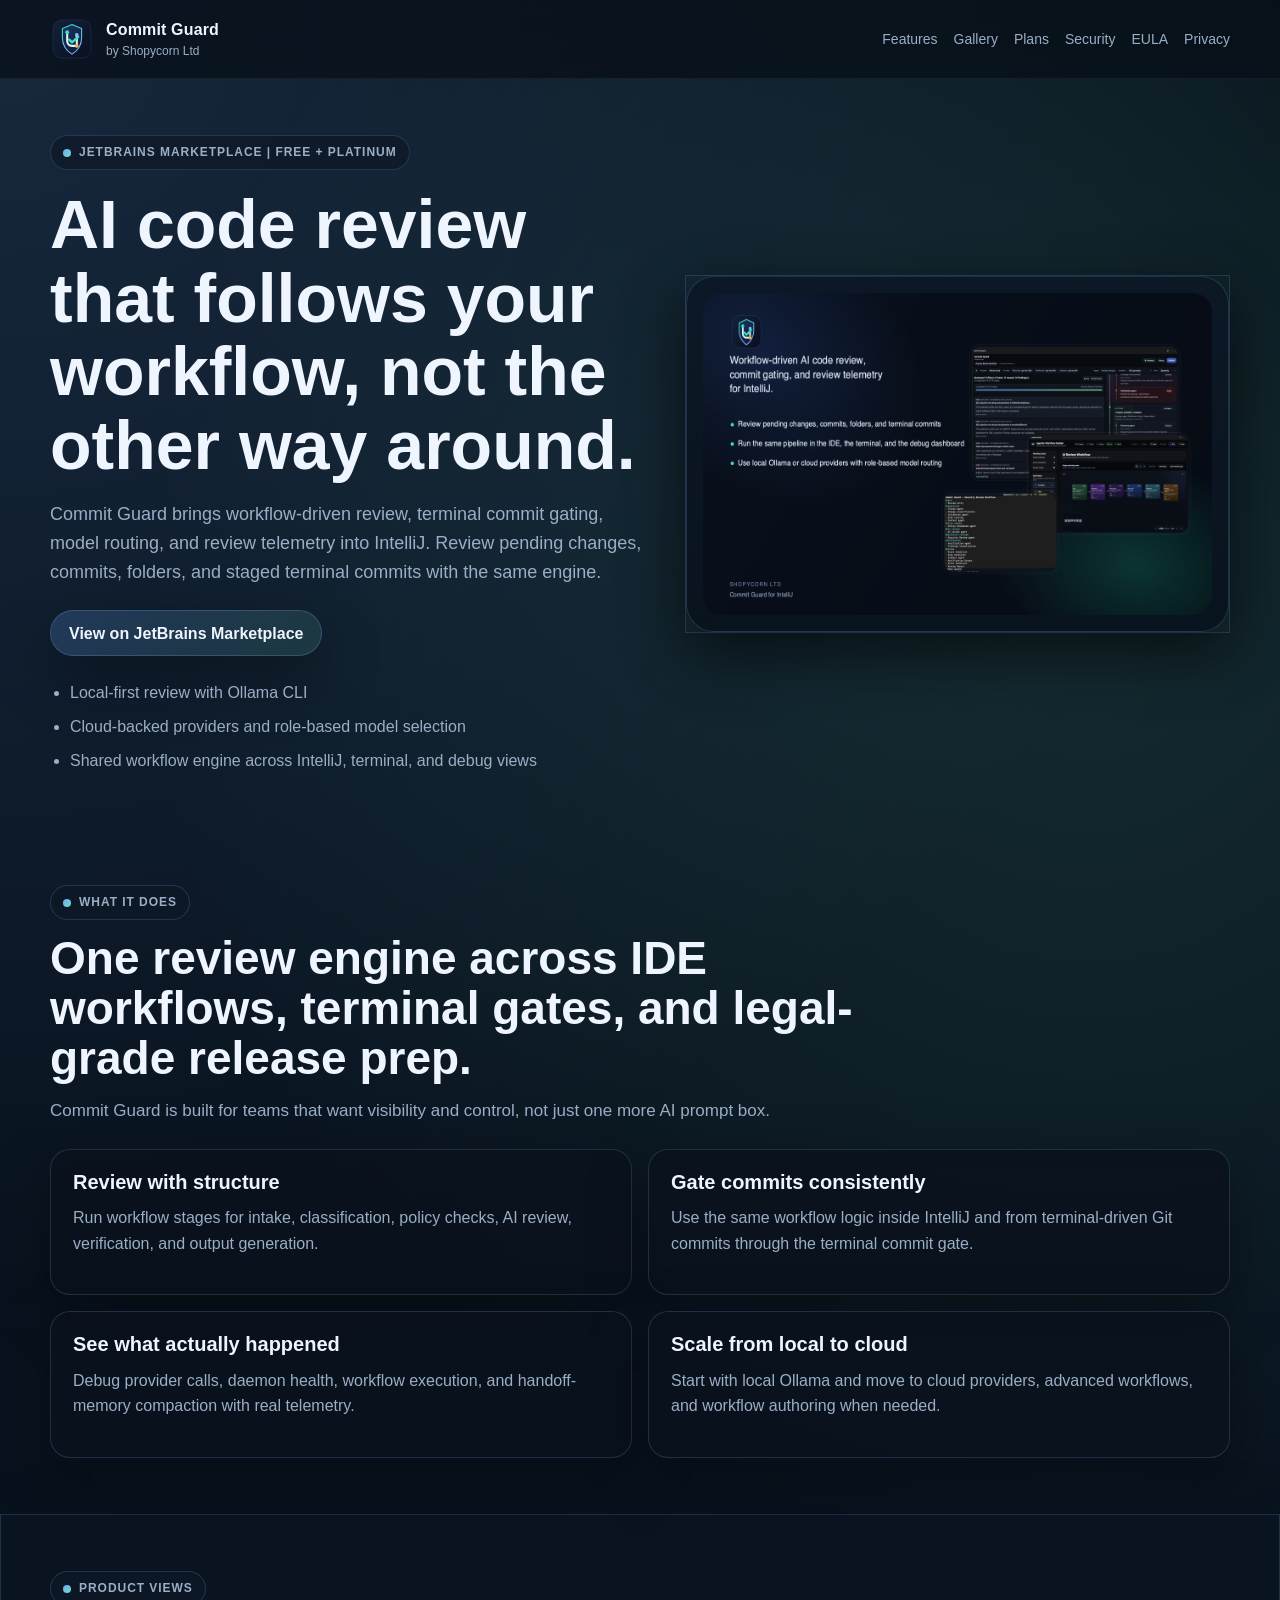
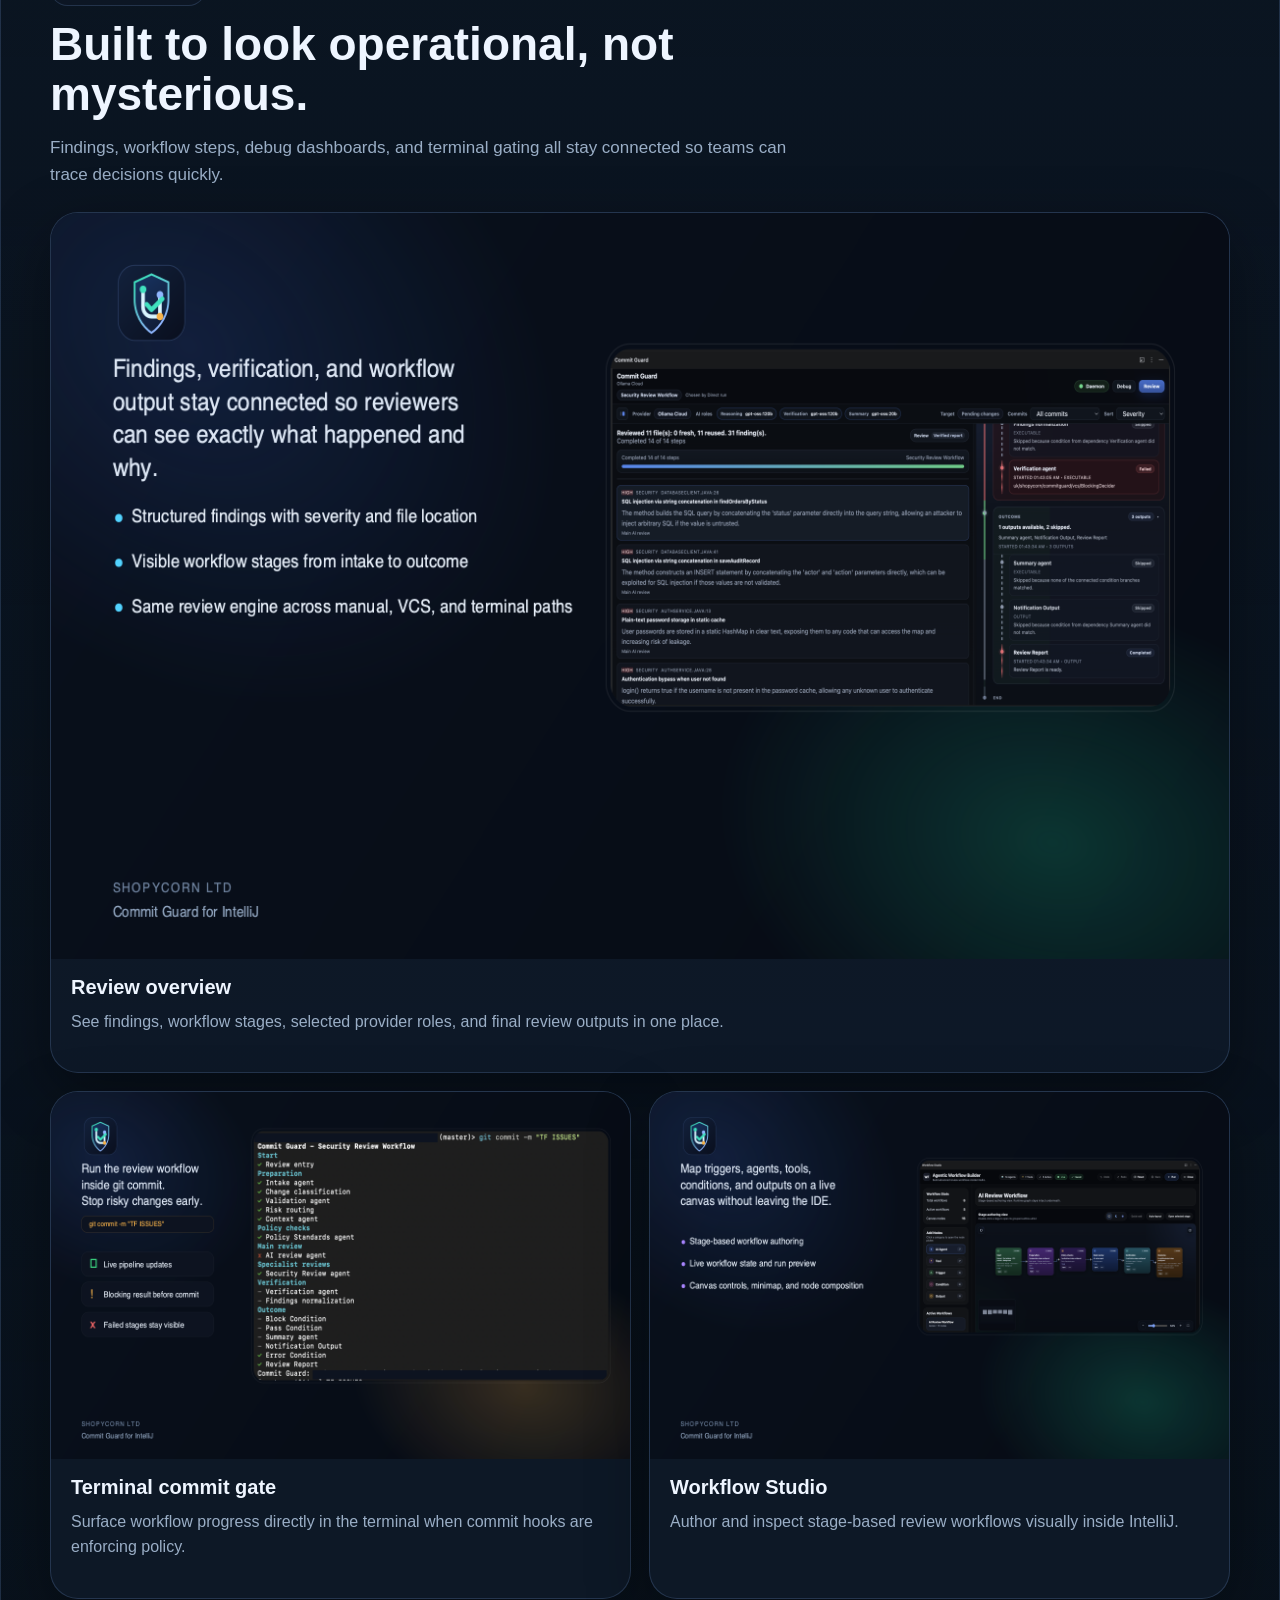
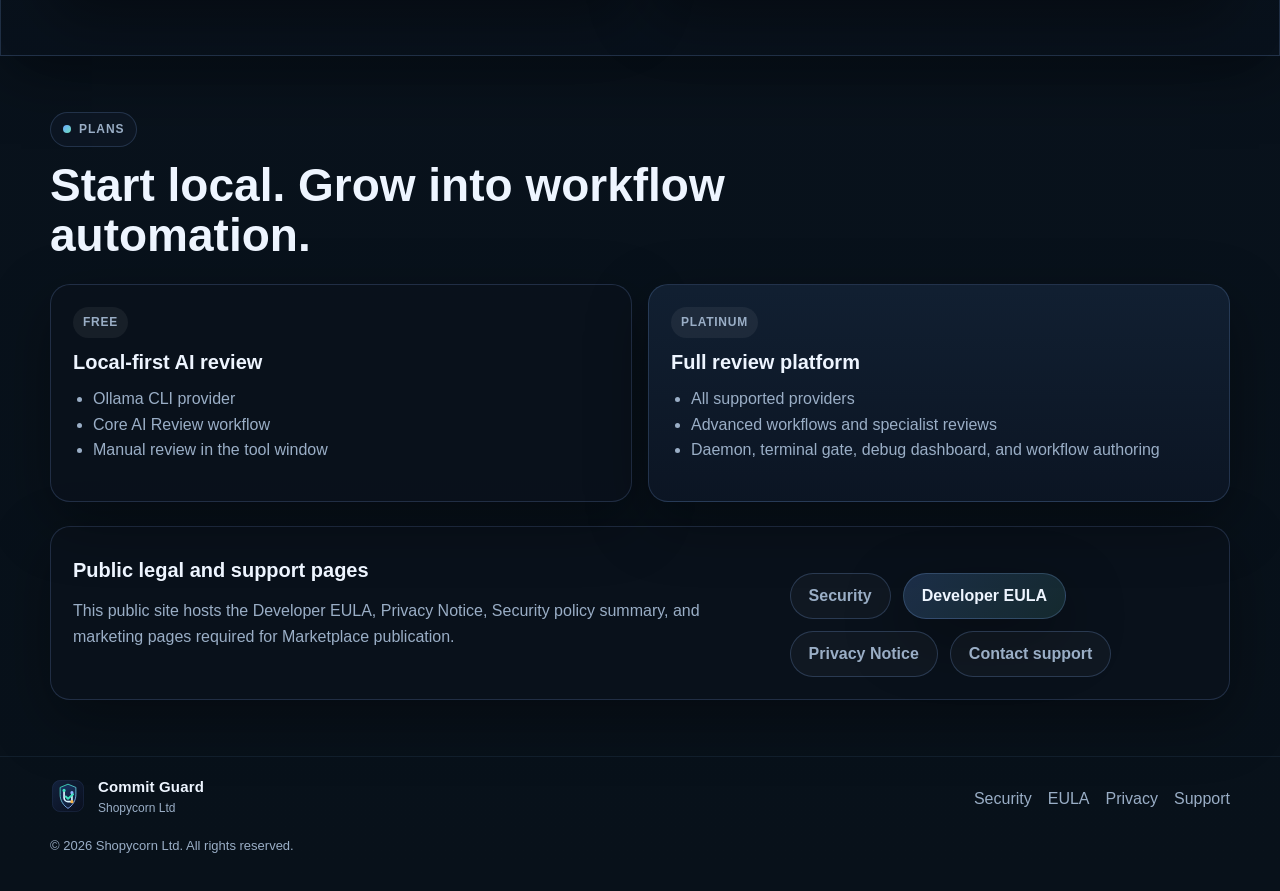
==== index.html @ 81a376b0 "Improving the website" ====
<!doctype html>
<html lang="en">
  <head>
    <meta charset="utf-8" />
    <meta name="viewport" content="width=device-width, initial-scale=1" />
    <title>Commit Guard | Workflow-Driven AI Code Review for IntelliJ</title>
    <meta
      name="description"
      content="Commit Guard is a workflow-driven AI code review plugin for IntelliJ with local Ollama support, cloud providers, terminal commit gating, workflow authoring, and review telemetry."
    />
    <link rel="stylesheet" href="./assets/site.css" />
  </head>
  <body>
    <header class="site-header">
      <div class="container nav-shell">
        <a class="brand" href="./">
          <img src="./assets/commit-guard-logo.svg" alt="Commit Guard logo" width="44" height="44" />
          <span>
            <strong>Commit Guard</strong>
            <em>by Shopycorn Ltd</em>
          </span>
        </a>

        <nav class="site-nav" aria-label="Primary">
          <a href="#features">Features</a>
          <a href="#gallery">Gallery</a>
          <a href="#plans">Plans</a>
          <a href="./security/">Security</a>
          <a href="./eula/">EULA</a>
          <a href="./privacy/">Privacy</a>
        </nav>
      </div>
    </header>

    <main>
      <section class="hero-band">
        <div class="container hero-grid">
          <div class="hero-copy">
            <div class="eyebrow">JetBrains Marketplace | Free + Platinum</div>
            <h1>AI code review that follows your workflow, not the other way around.</h1>
            <p class="lede">
              Commit Guard brings workflow-driven review, terminal commit gating, model routing, and review telemetry
              into IntelliJ. Review pending changes, commits, folders, and staged terminal commits with the same engine.
            </p>

            <div class="hero-actions">
              <a class="button" href="https://plugins.jetbrains.com/">View on JetBrains Marketplace</a>
            </div>

            <ul class="hero-points">
              <li>Local-first review with Ollama CLI</li>
              <li>Cloud-backed providers and role-based model selection</li>
              <li>Shared workflow engine across IntelliJ, terminal, and debug views</li>
            </ul>
          </div>

          <div class="hero-media">
            <div class="promo-frame">
              <img src="./assets/hero.png" alt="Commit Guard promo collage showing review, workflow, and terminal gating" />
            </div>
          </div>
        </div>
      </section>

      <section id="features" class="section">
        <div class="container">
          <div class="section-heading">
            <div class="eyebrow">What It Does</div>
            <h2>One review engine across IDE workflows, terminal gates, and legal-grade release prep.</h2>
            <p>
              Commit Guard is built for teams that want visibility and control, not just one more AI prompt box.
            </p>
          </div>

          <div class="card-grid feature-grid">
            <article class="info-card">
              <h3>Review with structure</h3>
              <p>
                Run workflow stages for intake, classification, policy checks, AI review, verification, and output generation.
              </p>
            </article>
            <article class="info-card">
              <h3>Gate commits consistently</h3>
              <p>
                Use the same workflow logic inside IntelliJ and from terminal-driven Git commits through the terminal commit gate.
              </p>
            </article>
            <article class="info-card">
              <h3>See what actually happened</h3>
              <p>
                Debug provider calls, daemon health, workflow execution, and handoff-memory compaction with real telemetry.
              </p>
            </article>
            <article class="info-card">
              <h3>Scale from local to cloud</h3>
              <p>
                Start with local Ollama and move to cloud providers, advanced workflows, and workflow authoring when needed.
              </p>
            </article>
          </div>
        </div>
      </section>

      <section id="gallery" class="section section-contrast">
        <div class="container">
          <div class="section-heading">
            <div class="eyebrow">Product Views</div>
            <h2>Built to look operational, not mysterious.</h2>
            <p>
              Findings, workflow steps, debug dashboards, and terminal gating all stay connected so teams can trace decisions quickly.
            </p>
          </div>

          <div class="gallery-grid">
            <article class="gallery-card gallery-card-wide">
              <img src="./assets/review-overview.png" alt="Commit Guard review overview inside IntelliJ" />
              <div class="gallery-copy">
                <h3>Review overview</h3>
                <p>See findings, workflow stages, selected provider roles, and final review outputs in one place.</p>
              </div>
            </article>

            <article class="gallery-card">
              <img src="./assets/terminal-commit-gate.png" alt="Commit Guard terminal commit gate output" />
              <div class="gallery-copy">
                <h3>Terminal commit gate</h3>
                <p>Surface workflow progress directly in the terminal when commit hooks are enforcing policy.</p>
              </div>
            </article>

            <article class="gallery-card">
              <img src="./assets/workflow-studio.png" alt="Commit Guard workflow studio" />
              <div class="gallery-copy">
                <h3>Workflow Studio</h3>
                <p>Author and inspect stage-based review workflows visually inside IntelliJ.</p>
              </div>
            </article>
          </div>
        </div>
      </section>

      <section id="plans" class="section">
        <div class="container">
          <div class="section-heading">
            <div class="eyebrow">Plans</div>
            <h2>Start local. Grow into workflow automation.</h2>
          </div>

          <div class="card-grid plan-grid">
            <article class="plan-card">
              <div class="plan-tier">Free</div>
              <h3>Local-first AI review</h3>
              <ul>
                <li>Ollama CLI provider</li>
                <li>Core AI Review workflow</li>
                <li>Manual review in the tool window</li>
              </ul>
            </article>

            <article class="plan-card featured-plan">
              <div class="plan-tier">Platinum</div>
              <h3>Full review platform</h3>
              <ul>
                <li>All supported providers</li>
                <li>Advanced workflows and specialist reviews</li>
                <li>Daemon, terminal gate, debug dashboard, and workflow authoring</li>
              </ul>
            </article>
          </div>

          <div class="cta-panel">
            <div>
              <h3>Public legal and support pages</h3>
              <p>This public site hosts the Developer EULA, Privacy Notice, Security policy summary, and marketing pages required for Marketplace publication.</p>
            </div>
            <div class="hero-actions">
              <a class="button secondary" href="./security/">Security</a>
              <a class="button" href="./eula/">Developer EULA</a>
              <a class="button secondary" href="./privacy/">Privacy Notice</a>
              <a class="button secondary" href="mailto:shopycornltd@gmail.com">Contact support</a>
            </div>
          </div>
        </div>
      </section>
    </main>

    <footer class="site-footer">
      <div class="container footer-grid">
        <div>
          <a class="brand brand-footer" href="./">
            <img src="./assets/commit-guard-logo.svg" alt="" width="36" height="36" />
            <span>
              <strong>Commit Guard</strong>
              <em>Shopycorn Ltd</em>
            </span>
          </a>
        </div>
        <div class="footer-links">
          <a href="./security/">Security</a>
          <a href="./eula/">EULA</a>
          <a href="./privacy/">Privacy</a>
          <a href="mailto:shopycornltd@gmail.com">Support</a>
        </div>
      </div>
      <div class="container footer-copy">
        <span>&copy; 2026 Shopycorn Ltd. All rights reserved.</span>
      </div>
    </footer>
  </body>
</html>
---- assets/site.css ----
:root {
  --bg: #081019;
  --bg-soft: #0d1826;
  --panel: rgba(10, 18, 29, 0.82);
  --panel-2: rgba(15, 26, 40, 0.9);
  --border: rgba(139, 184, 255, 0.18);
  --text: #eef5ff;
  --muted: #9aaec6;
  --accent: #6ca7ff;
  --accent-2: #6de0be;
  --accent-3: #13273e;
  --shadow: 0 20px 60px rgba(0, 0, 0, 0.35);
  --radius-xl: 28px;
  --radius-lg: 20px;
  --radius-md: 16px;
  --max: 1180px;
}

* {
  box-sizing: border-box;
}

html {
  scroll-behavior: smooth;
}

body {
  margin: 0;
  background:
    radial-gradient(circle at top left, rgba(108, 167, 255, 0.16), transparent 30%),
    radial-gradient(circle at 85% 15%, rgba(109, 224, 190, 0.12), transparent 26%),
    linear-gradient(180deg, #07111a 0%, #09131f 32%, #08111a 100%);
  color: var(--text);
  font-family: "Inter", "Segoe UI", Roboto, Helvetica, Arial, sans-serif;
  line-height: 1.6;
}

img {
  max-width: 100%;
  display: block;
}

a {
  color: inherit;
  text-decoration: none;
}

.container {
  width: min(calc(100% - 32px), var(--max));
  margin: 0 auto;
}

.site-header {
  position: sticky;
  top: 0;
  z-index: 20;
  backdrop-filter: blur(18px);
  background: rgba(7, 14, 23, 0.72);
  border-bottom: 1px solid rgba(139, 184, 255, 0.08);
}

.nav-shell {
  display: flex;
  align-items: center;
  justify-content: space-between;
  gap: 20px;
  min-height: 78px;
}

.brand {
  display: inline-flex;
  align-items: center;
  gap: 12px;
}

.brand span {
  display: grid;
}

.brand strong {
  font-size: 16px;
  letter-spacing: 0.01em;
}

.brand em {
  color: var(--muted);
  font-style: normal;
  font-size: 12px;
}

.site-nav {
  display: flex;
  flex-wrap: wrap;
  gap: 16px;
  color: var(--muted);
  font-size: 14px;
}

.site-nav a:hover,
.footer-links a:hover,
.nav a:hover {
  color: var(--text);
}

.hero-band,
.section {
  padding: 56px 0;
}

.hero-grid {
  display: grid;
  grid-template-columns: 1.05fr 0.95fr;
  gap: 32px;
  align-items: center;
}

.eyebrow {
  display: inline-flex;
  align-items: center;
  gap: 8px;
  padding: 7px 12px;
  border-radius: 999px;
  border: 1px solid var(--border);
  background: rgba(14, 24, 38, 0.72);
  color: var(--muted);
  font-size: 12px;
  font-weight: 700;
  letter-spacing: 0.08em;
  text-transform: uppercase;
}

.eyebrow::before {
  content: "";
  width: 8px;
  height: 8px;
  border-radius: 999px;
  background: linear-gradient(135deg, var(--accent), var(--accent-2));
}

h1,
h2,
h3 {
  margin: 0;
  line-height: 1.08;
}

h1 {
  margin-top: 18px;
  font-size: clamp(40px, 7vw, 68px);
  max-width: 760px;
}

h2 {
  font-size: clamp(30px, 4vw, 46px);
  max-width: 820px;
}

h3 {
  font-size: 20px;
}

.lede,
.section-heading p,
.info-card p,
.gallery-copy p,
.plan-card li,
.cta-panel p,
.legal p,
.legal li,
.footer {
  color: var(--muted);
}

.lede {
  max-width: 720px;
  margin: 18px 0 0;
  font-size: 18px;
}

.hero-actions,
.actions {
  display: flex;
  flex-wrap: wrap;
  gap: 12px;
  margin-top: 24px;
}

.button {
  display: inline-flex;
  align-items: center;
  justify-content: center;
  min-height: 46px;
  padding: 0 18px;
  border-radius: 999px;
  border: 1px solid rgba(139, 184, 255, 0.22);
  background: linear-gradient(135deg, rgba(108, 167, 255, 0.2), rgba(109, 224, 190, 0.12));
  color: var(--text);
  font-weight: 700;
  box-shadow: var(--shadow);
}

.button.secondary {
  background: rgba(255, 255, 255, 0.03);
  color: var(--muted);
  box-shadow: none;
}

.hero-points {
  margin: 24px 0 0;
  padding-left: 20px;
  color: var(--muted);
}

.hero-points li + li {
  margin-top: 8px;
}

.hero-media,
.promo-frame,
.gallery-card,
.section-contrast,
.site-panel,
.legal-panel,
.cta-panel,
.info-card,
.plan-card {
  border: 1px solid var(--border);
  box-shadow: var(--shadow);
}

.promo-frame {
  padding: 16px;
  border-radius: var(--radius-xl);
  background: linear-gradient(180deg, rgba(13, 24, 38, 0.96), rgba(8, 18, 29, 0.9));
}

.promo-frame img {
  border-radius: 20px;
}

.section-heading {
  margin-bottom: 24px;
}

.section-heading .eyebrow {
  margin-bottom: 14px;
}

.section-heading p {
  margin: 14px 0 0;
  max-width: 760px;
  font-size: 17px;
}

.card-grid {
  display: grid;
  gap: 16px;
}

.feature-grid,
.plan-grid {
  grid-template-columns: repeat(2, minmax(0, 1fr));
}

.info-card,
.plan-card,
.cta-panel,
.legal-panel {
  padding: 22px;
  border-radius: var(--radius-lg);
  background: var(--panel);
}

.info-card p,
.plan-card ul {
  margin-top: 12px;
}

.plan-card ul {
  padding-left: 20px;
}

.plan-tier {
  display: inline-flex;
  margin-bottom: 14px;
  padding: 6px 10px;
  border-radius: 999px;
  background: rgba(255, 255, 255, 0.06);
  color: var(--muted);
  font-size: 12px;
  font-weight: 700;
  letter-spacing: 0.06em;
  text-transform: uppercase;
}

.featured-plan {
  background: linear-gradient(180deg, rgba(18, 33, 51, 0.95), rgba(12, 22, 36, 0.95));
}

.section-contrast {
  background: linear-gradient(180deg, rgba(11, 21, 34, 0.78), rgba(8, 17, 28, 0.42));
}

.gallery-grid {
  display: grid;
  grid-template-columns: repeat(2, minmax(0, 1fr));
  gap: 18px;
}

.gallery-card {
  overflow: hidden;
  border-radius: var(--radius-xl);
  background: var(--panel-2);
}

.gallery-card img {
  width: 100%;
  height: auto;
}

.gallery-card-wide {
  grid-column: 1 / -1;
}

.gallery-copy {
  padding: 18px 20px 22px;
}

.gallery-copy p {
  margin-top: 10px;
}

.cta-panel {
  display: flex;
  align-items: center;
  justify-content: space-between;
  gap: 24px;
  margin-top: 24px;
}

.site-footer {
  padding: 18px 0 34px;
  border-top: 1px solid rgba(139, 184, 255, 0.08);
}

.footer-grid {
  display: flex;
  align-items: center;
  justify-content: space-between;
  gap: 18px;
}

.footer-links {
  display: flex;
  flex-wrap: wrap;
  gap: 16px;
  color: var(--muted);
}

.footer-copy {
  margin-top: 14px;
  color: var(--muted);
  font-size: 13px;
}

.brand-footer strong {
  font-size: 15px;
}

.legal-shell {
  padding: 36px 0 56px;
}

.legal-hero {
  margin-bottom: 24px;
}

.legal-hero .eyebrow {
  margin-bottom: 14px;
}

.legal-hero h1 {
  font-size: clamp(34px, 5vw, 56px);
}

.meta {
  display: flex;
  flex-wrap: wrap;
  gap: 12px;
  margin-top: 18px;
  color: var(--muted);
  font-size: 14px;
}

.legal-panel {
  background: rgba(12, 21, 33, 0.86);
}

.nav {
  display: flex;
  flex-wrap: wrap;
  gap: 14px;
  margin-bottom: 24px;
  color: var(--muted);
  font-size: 14px;
}

.legal h2,
.legal h3 {
  margin-top: 28px;
  scroll-margin-top: 92px;
}

.legal ul {
  padding-left: 22px;
}

code {
  padding: 2px 6px;
  border-radius: 8px;
  background: rgba(255, 255, 255, 0.08);
  font-family: "SFMono-Regular", Consolas, "Liberation Mono", Menlo, monospace;
  font-size: 0.92em;
}

@media (max-width: 960px) {
  .hero-grid,
  .feature-grid,
  .plan-grid,
  .gallery-grid,
  .cta-panel,
  .footer-grid {
    grid-template-columns: 1fr;
    display: grid;
  }

  .nav-shell,
  .site-nav {
    align-items: flex-start;
  }

  .nav-shell {
    flex-direction: column;
    padding: 14px 0;
  }

  .cta-panel {
    justify-content: flex-start;
  }

  .footer-grid {
    gap: 14px;
  }
}

@media (max-width: 640px) {
  .hero-band,
  .section,
  .legal-shell {
    padding: 34px 0;
  }

  .container {
    width: min(calc(100% - 24px), var(--max));
  }

  .promo-frame,
  .gallery-card,
  .info-card,
  .plan-card,
  .cta-panel,
  .legal-panel {
    border-radius: 18px;
  }

  .site-nav,
  .footer-links,
  .nav {
    gap: 12px;
  }

  .meta {
    flex-direction: column;
    gap: 8px;
  }
}
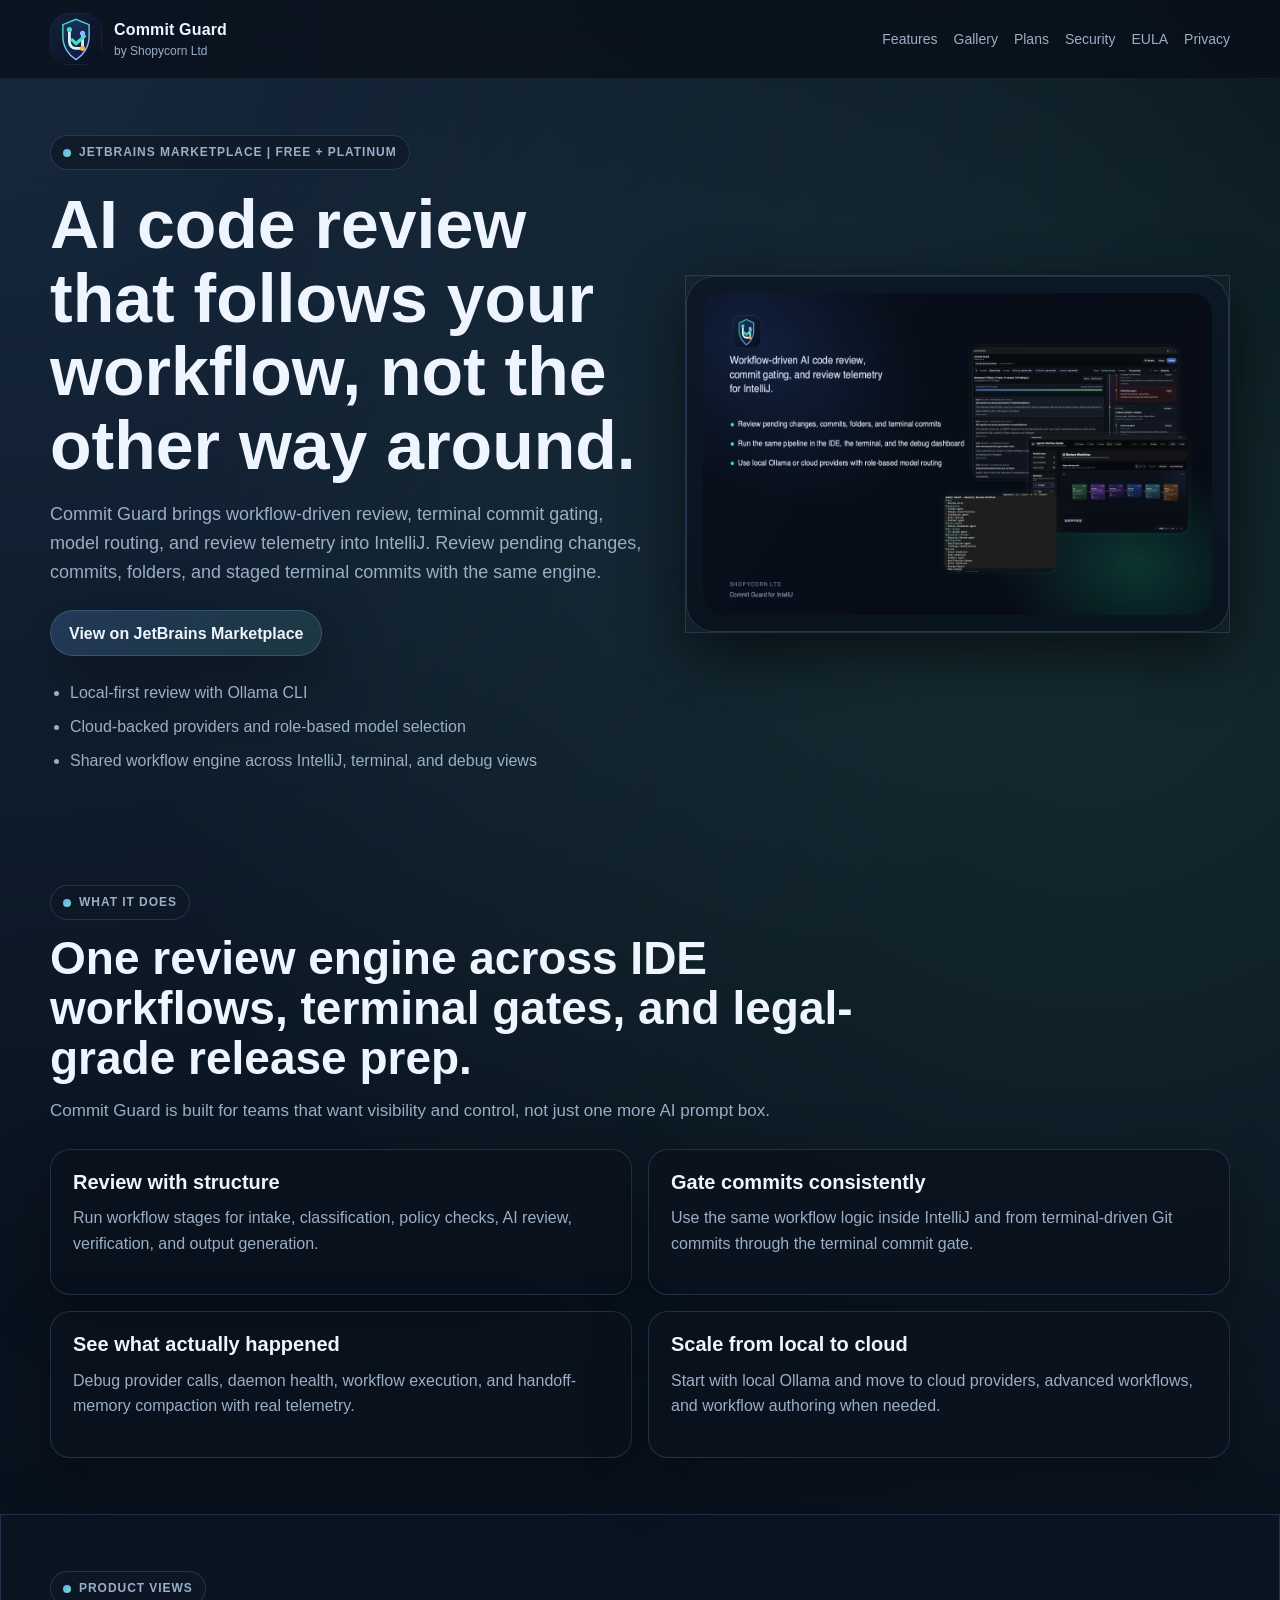
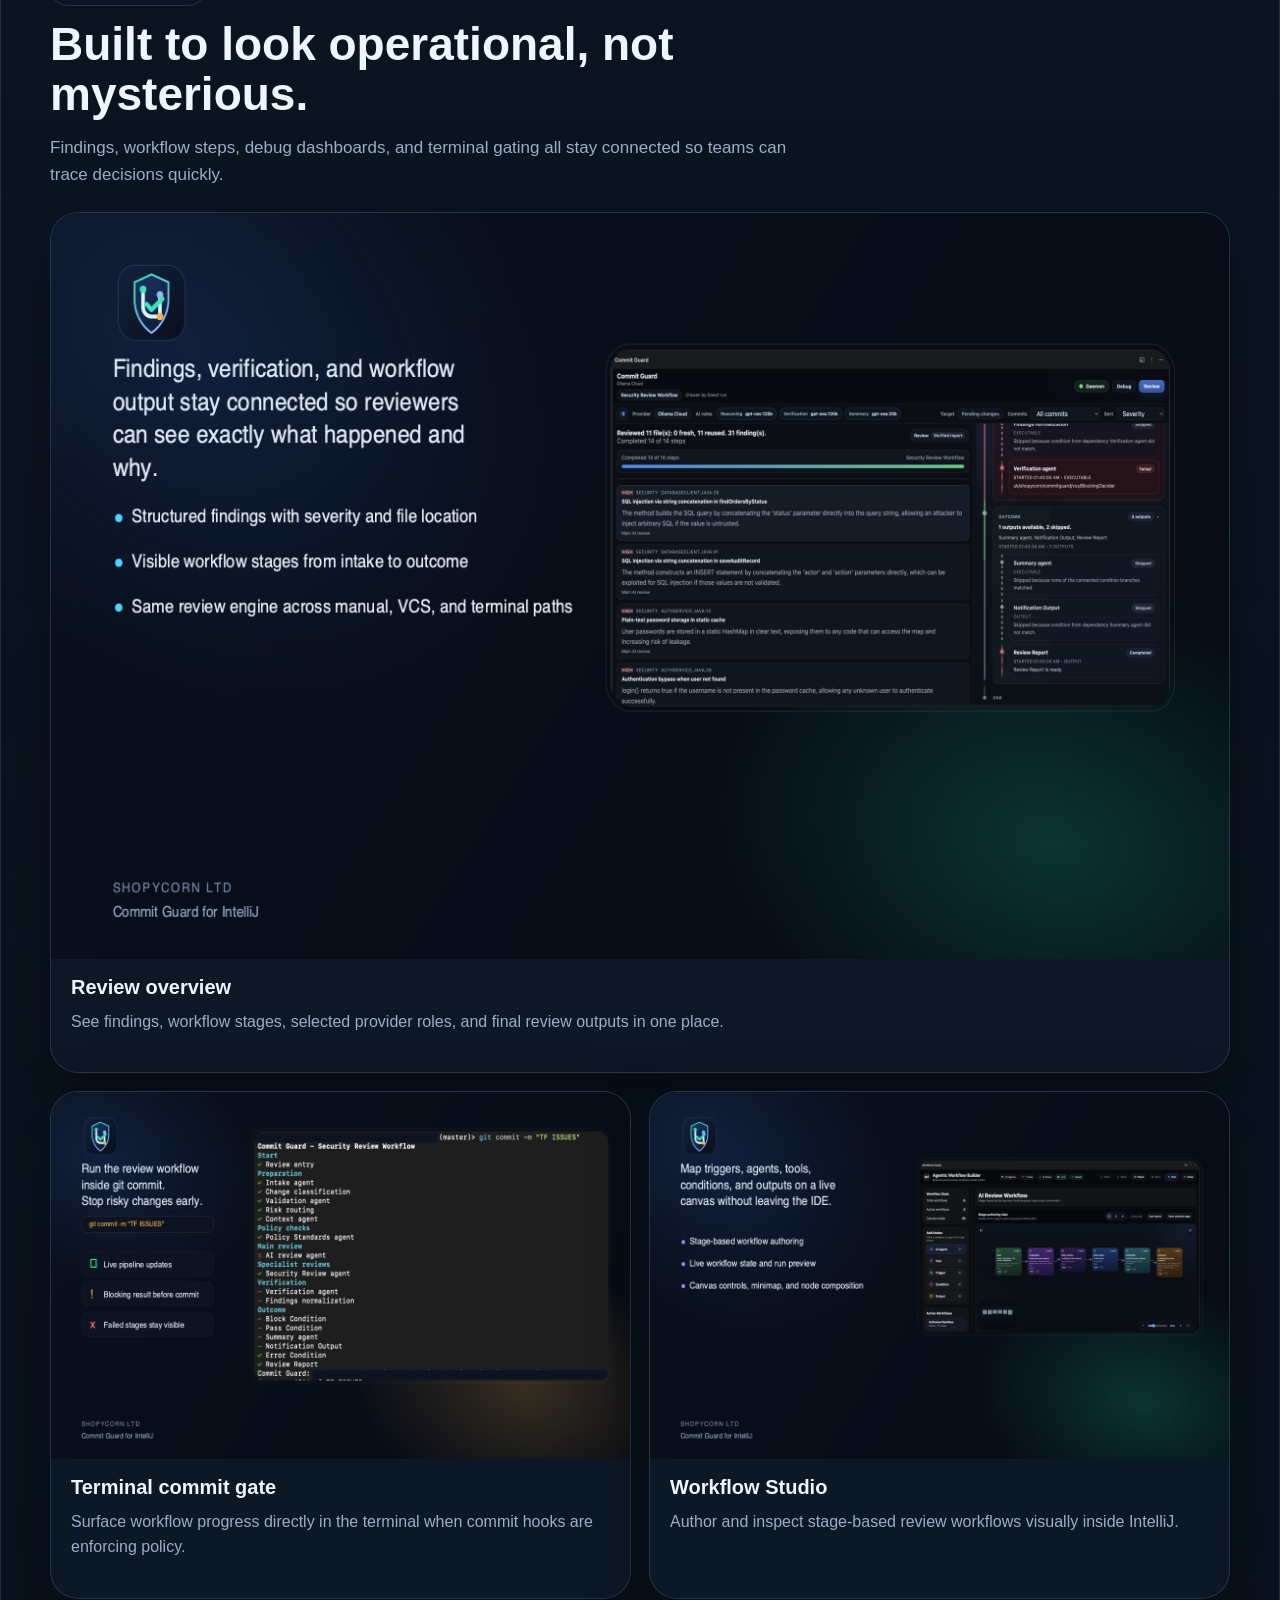
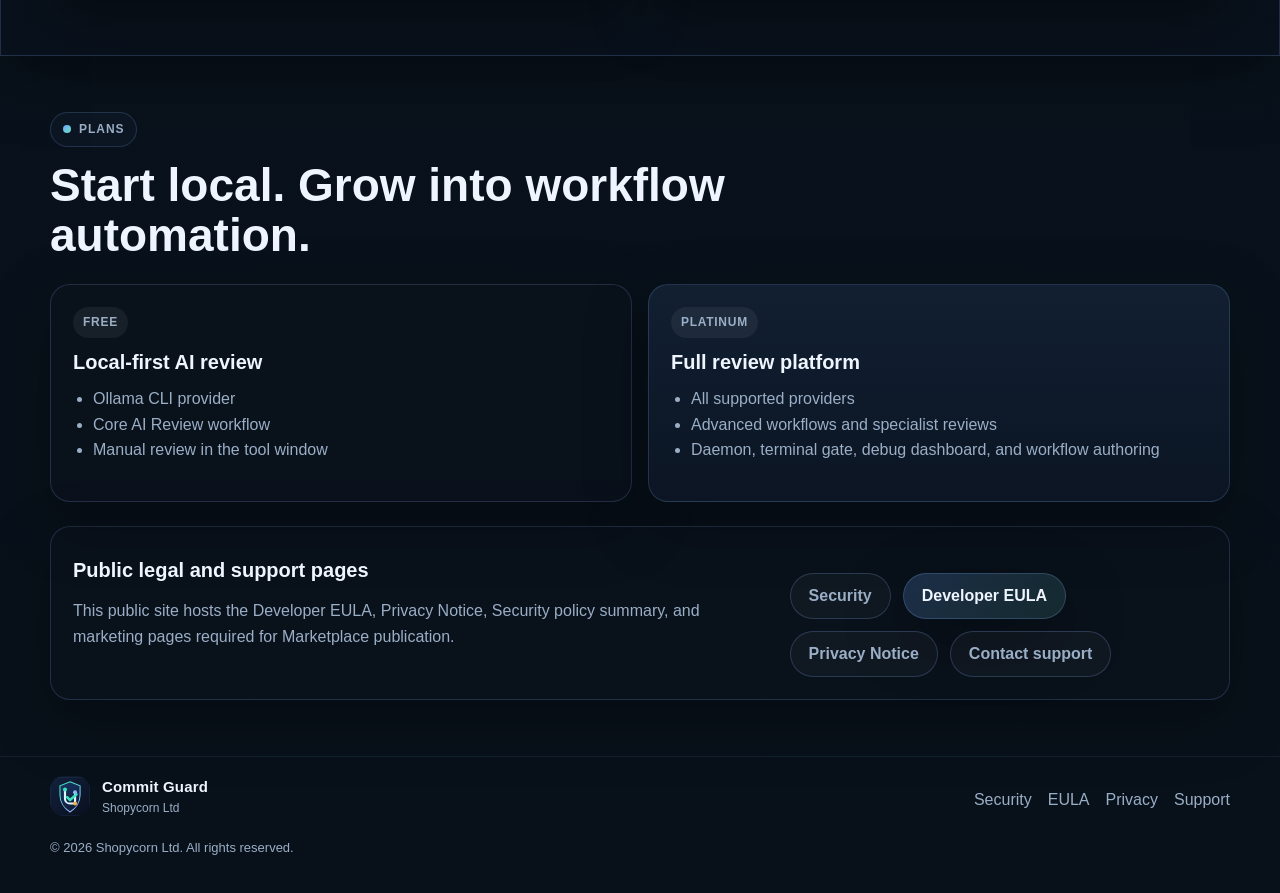
==== commit ffb4bde2: "Improving the website" ====
--- a/index.html
+++ b/index.html
@@ -14,7 +14,9 @@
     <header class="site-header">
       <div class="container nav-shell">
         <a class="brand" href="./">
-          <img src="./assets/commit-guard-logo.svg" alt="Commit Guard logo" width="44" height="44" />
+          <span class="brand-logo" aria-hidden="true">
+            <img src="./assets/commit-guard-logo.svg" alt="Commit Guard logo" width="52" height="52" />
+          </span>
           <span>
             <strong>Commit Guard</strong>
             <em>by Shopycorn Ltd</em>
@@ -188,7 +190,9 @@
       <div class="container footer-grid">
         <div>
           <a class="brand brand-footer" href="./">
-            <img src="./assets/commit-guard-logo.svg" alt="" width="36" height="36" />
+            <span class="brand-logo" aria-hidden="true">
+              <img src="./assets/commit-guard-logo.svg" alt="" width="40" height="40" />
+            </span>
             <span>
               <strong>Commit Guard</strong>
               <em>Shopycorn Ltd</em>
--- a/assets/site.css
+++ b/assets/site.css
@@ -73,6 +73,21 @@
   gap: 12px;
 }
 
+.brand-logo {
+  width: 52px;
+  height: 52px;
+  flex: 0 0 52px;
+  border-radius: 18px;
+  overflow: hidden;
+}
+
+.brand-logo img {
+  width: 114%;
+  height: 114%;
+  max-width: none;
+  margin: -7%;
+}
+
 .brand span {
   display: grid;
 }
@@ -94,6 +109,10 @@
   gap: 16px;
   color: var(--muted);
   font-size: 14px;
+}
+
+.site-nav a[aria-current="page"] {
+  color: var(--text);
 }
 
 .site-nav a:hover,
@@ -367,6 +386,13 @@
   font-size: 15px;
 }
 
+.brand-footer .brand-logo {
+  width: 40px;
+  height: 40px;
+  flex-basis: 40px;
+  border-radius: 14px;
+}
+
 .legal-shell {
   padding: 36px 0 56px;
 }
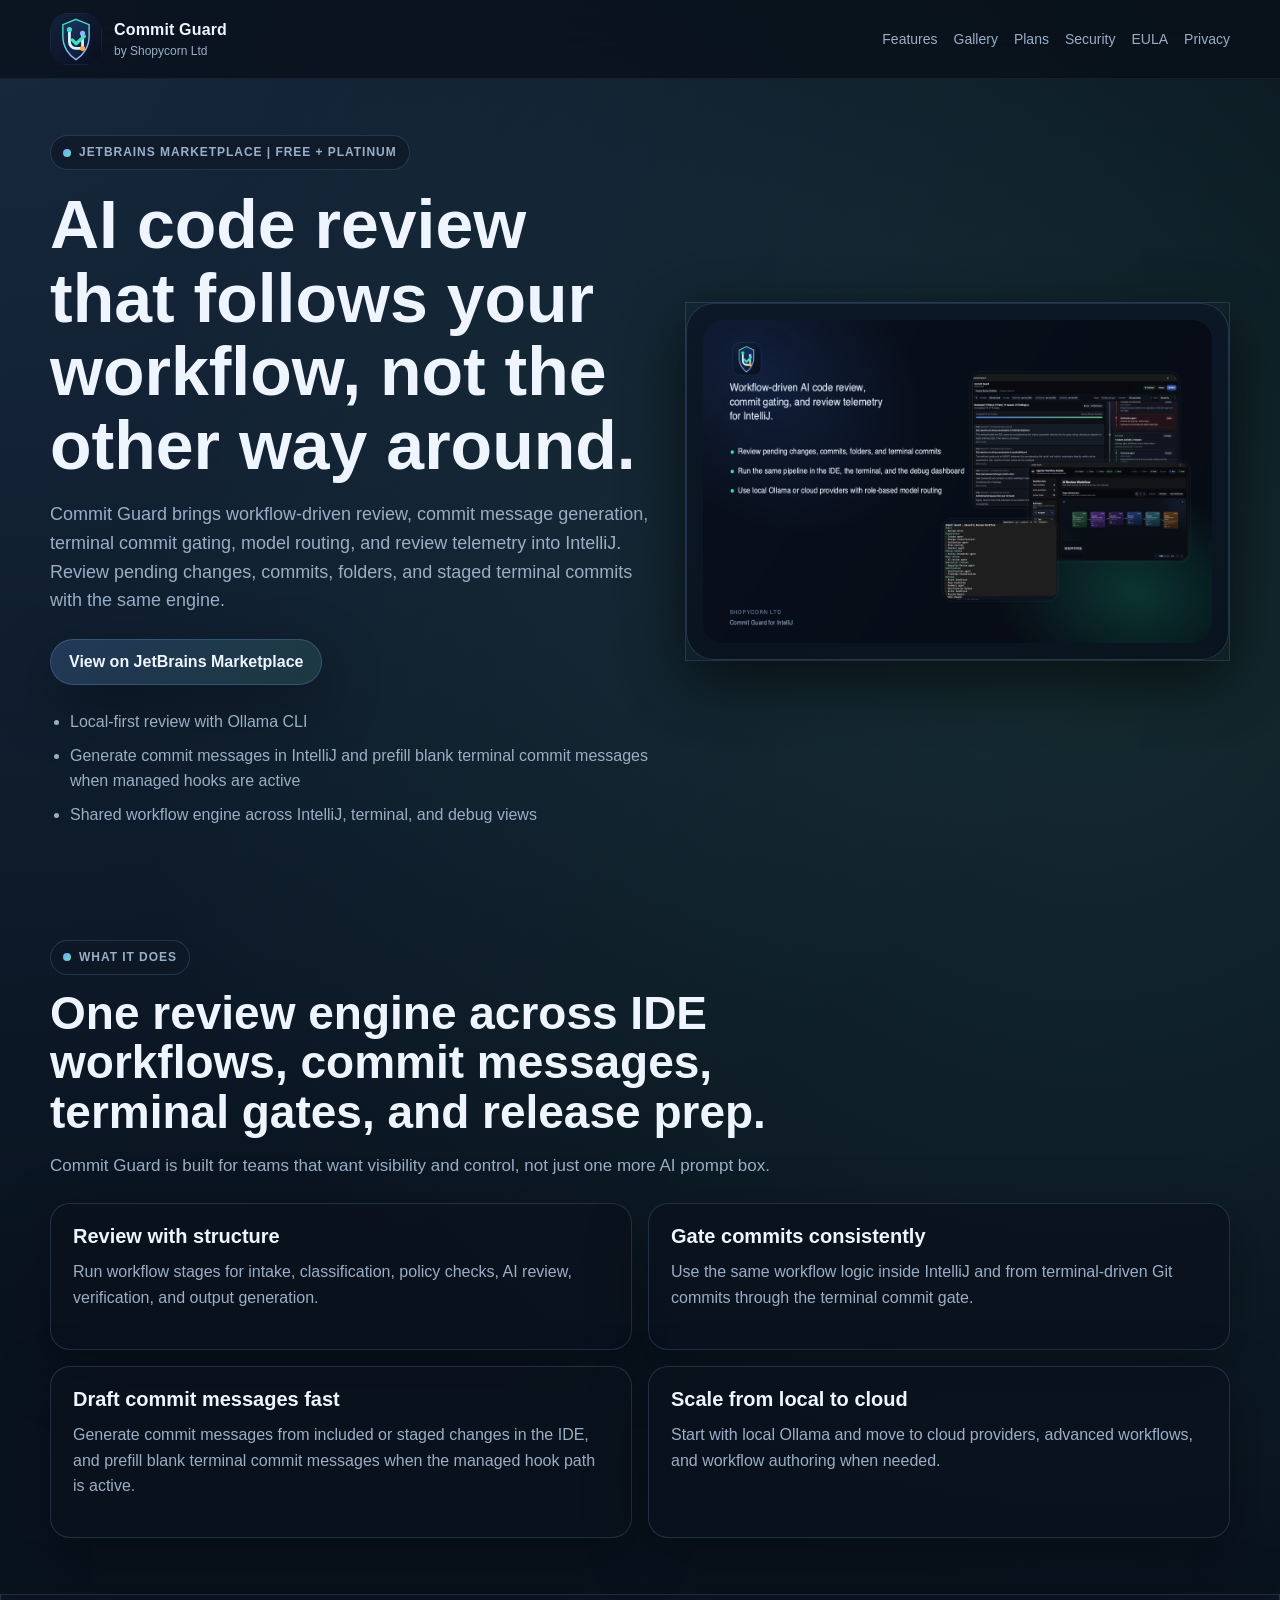
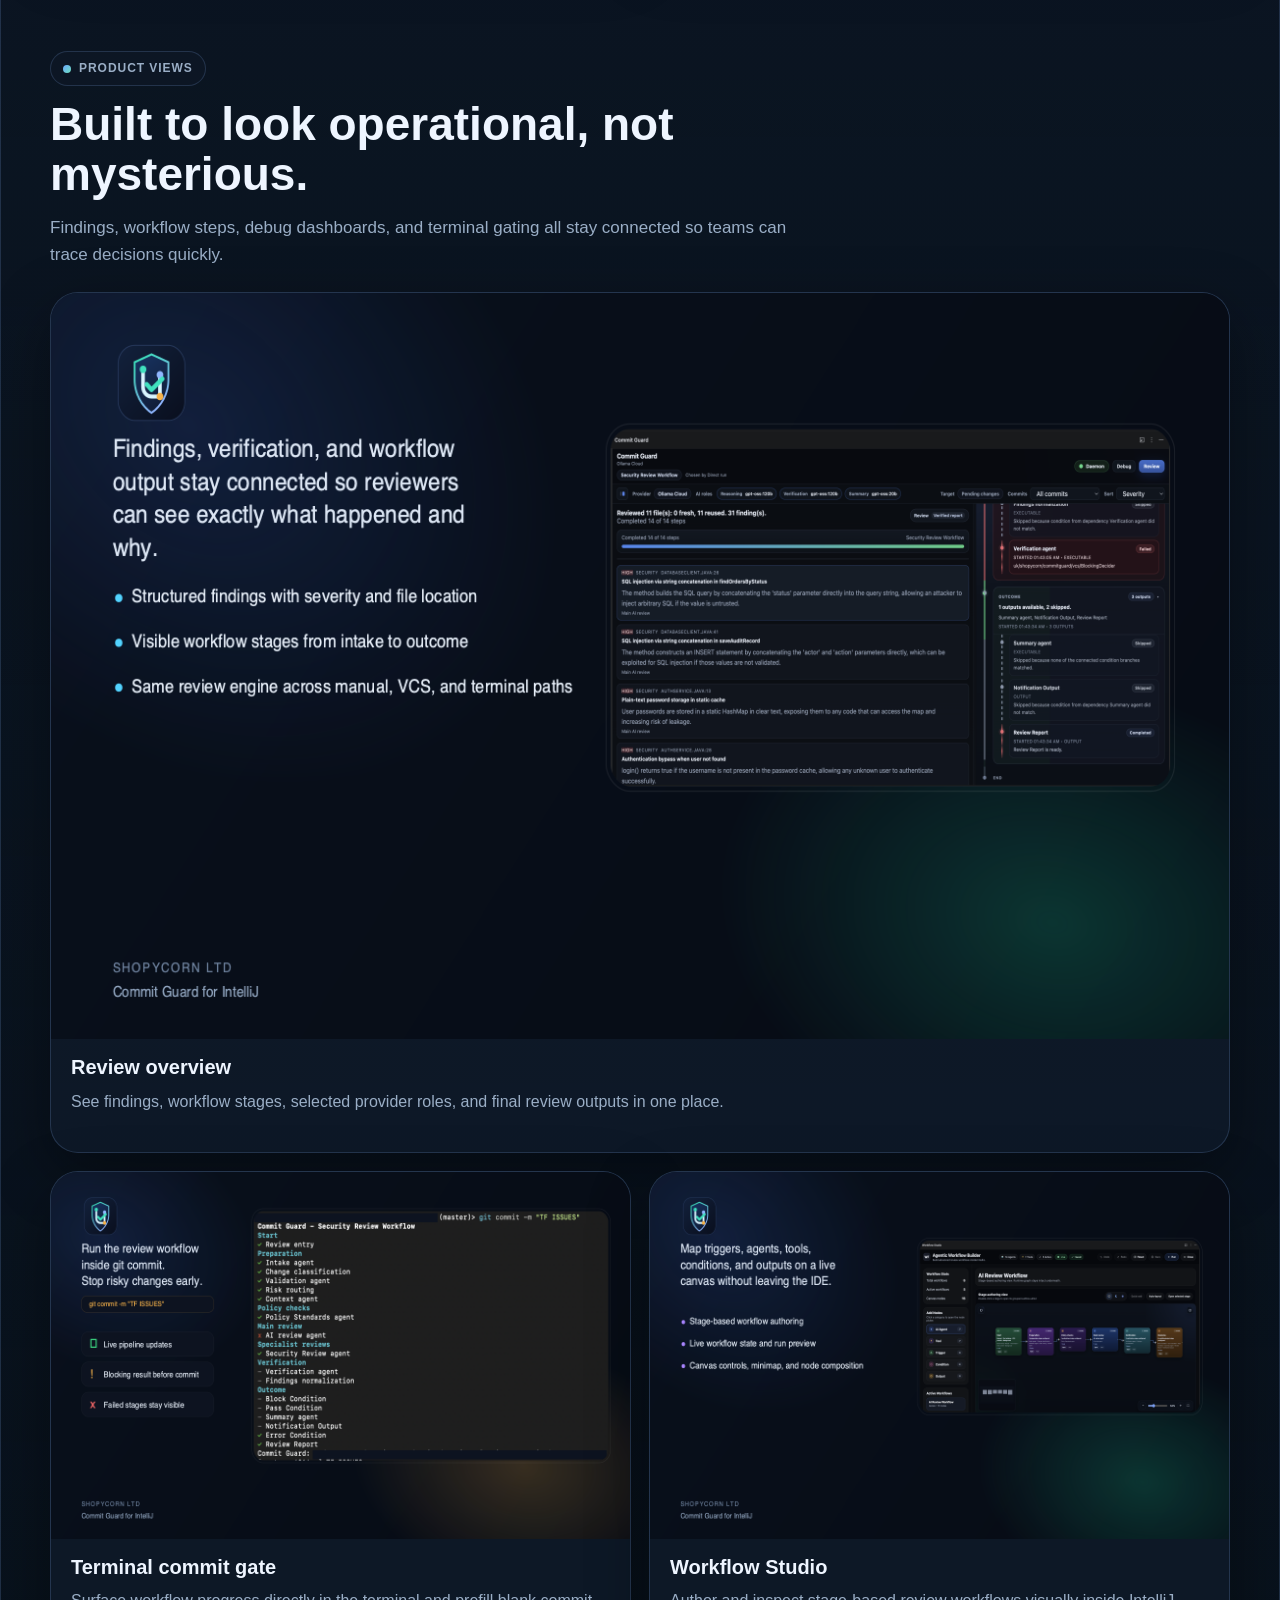
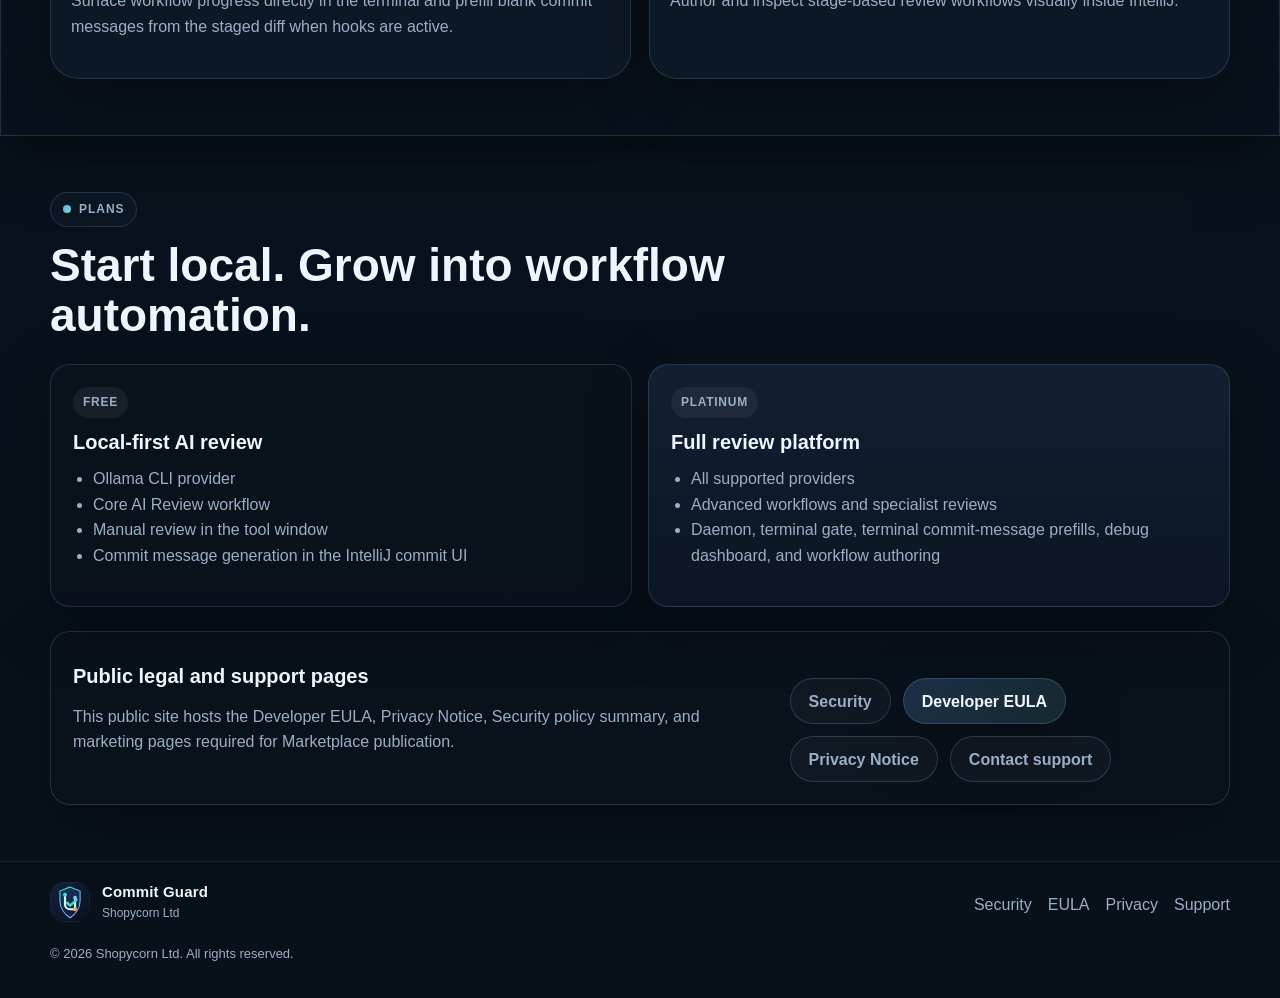
==== commit e2212d94: "add new feature that draft commit message if not provided" ====
--- a/index.html
+++ b/index.html
@@ -6,7 +6,7 @@
     <title>Commit Guard | Workflow-Driven AI Code Review for IntelliJ</title>
     <meta
       name="description"
-      content="Commit Guard is a workflow-driven AI code review plugin for IntelliJ with local Ollama support, cloud providers, terminal commit gating, workflow authoring, and review telemetry."
+      content="Commit Guard is a workflow-driven AI code review plugin for IntelliJ with commit message generation, local Ollama support, cloud providers, terminal commit gating, workflow authoring, and review telemetry."
     />
     <link rel="stylesheet" href="./assets/site.css" />
   </head>
@@ -41,8 +41,9 @@
             <div class="eyebrow">JetBrains Marketplace | Free + Platinum</div>
             <h1>AI code review that follows your workflow, not the other way around.</h1>
             <p class="lede">
-              Commit Guard brings workflow-driven review, terminal commit gating, model routing, and review telemetry
-              into IntelliJ. Review pending changes, commits, folders, and staged terminal commits with the same engine.
+              Commit Guard brings workflow-driven review, commit message generation, terminal commit gating, model
+              routing, and review telemetry into IntelliJ. Review pending changes, commits, folders, and staged terminal
+              commits with the same engine.
             </p>
 
             <div class="hero-actions">
@@ -51,7 +52,7 @@
 
             <ul class="hero-points">
               <li>Local-first review with Ollama CLI</li>
-              <li>Cloud-backed providers and role-based model selection</li>
+              <li>Generate commit messages in IntelliJ and prefill blank terminal commit messages when managed hooks are active</li>
               <li>Shared workflow engine across IntelliJ, terminal, and debug views</li>
             </ul>
           </div>
@@ -68,7 +69,7 @@
         <div class="container">
           <div class="section-heading">
             <div class="eyebrow">What It Does</div>
-            <h2>One review engine across IDE workflows, terminal gates, and legal-grade release prep.</h2>
+            <h2>One review engine across IDE workflows, commit messages, terminal gates, and release prep.</h2>
             <p>
               Commit Guard is built for teams that want visibility and control, not just one more AI prompt box.
             </p>
@@ -88,9 +89,9 @@
               </p>
             </article>
             <article class="info-card">
-              <h3>See what actually happened</h3>
-              <p>
-                Debug provider calls, daemon health, workflow execution, and handoff-memory compaction with real telemetry.
+              <h3>Draft commit messages fast</h3>
+              <p>
+                Generate commit messages from included or staged changes in the IDE, and prefill blank terminal commit messages when the managed hook path is active.
               </p>
             </article>
             <article class="info-card">
@@ -126,7 +127,7 @@
               <img src="./assets/terminal-commit-gate.png" alt="Commit Guard terminal commit gate output" />
               <div class="gallery-copy">
                 <h3>Terminal commit gate</h3>
-                <p>Surface workflow progress directly in the terminal when commit hooks are enforcing policy.</p>
+                <p>Surface workflow progress directly in the terminal and prefill blank commit messages from the staged diff when hooks are active.</p>
               </div>
             </article>
 
@@ -156,6 +157,7 @@
                 <li>Ollama CLI provider</li>
                 <li>Core AI Review workflow</li>
                 <li>Manual review in the tool window</li>
+                <li>Commit message generation in the IntelliJ commit UI</li>
               </ul>
             </article>
 
@@ -165,7 +167,7 @@
               <ul>
                 <li>All supported providers</li>
                 <li>Advanced workflows and specialist reviews</li>
-                <li>Daemon, terminal gate, debug dashboard, and workflow authoring</li>
+                <li>Daemon, terminal gate, terminal commit-message prefills, debug dashboard, and workflow authoring</li>
               </ul>
             </article>
           </div>
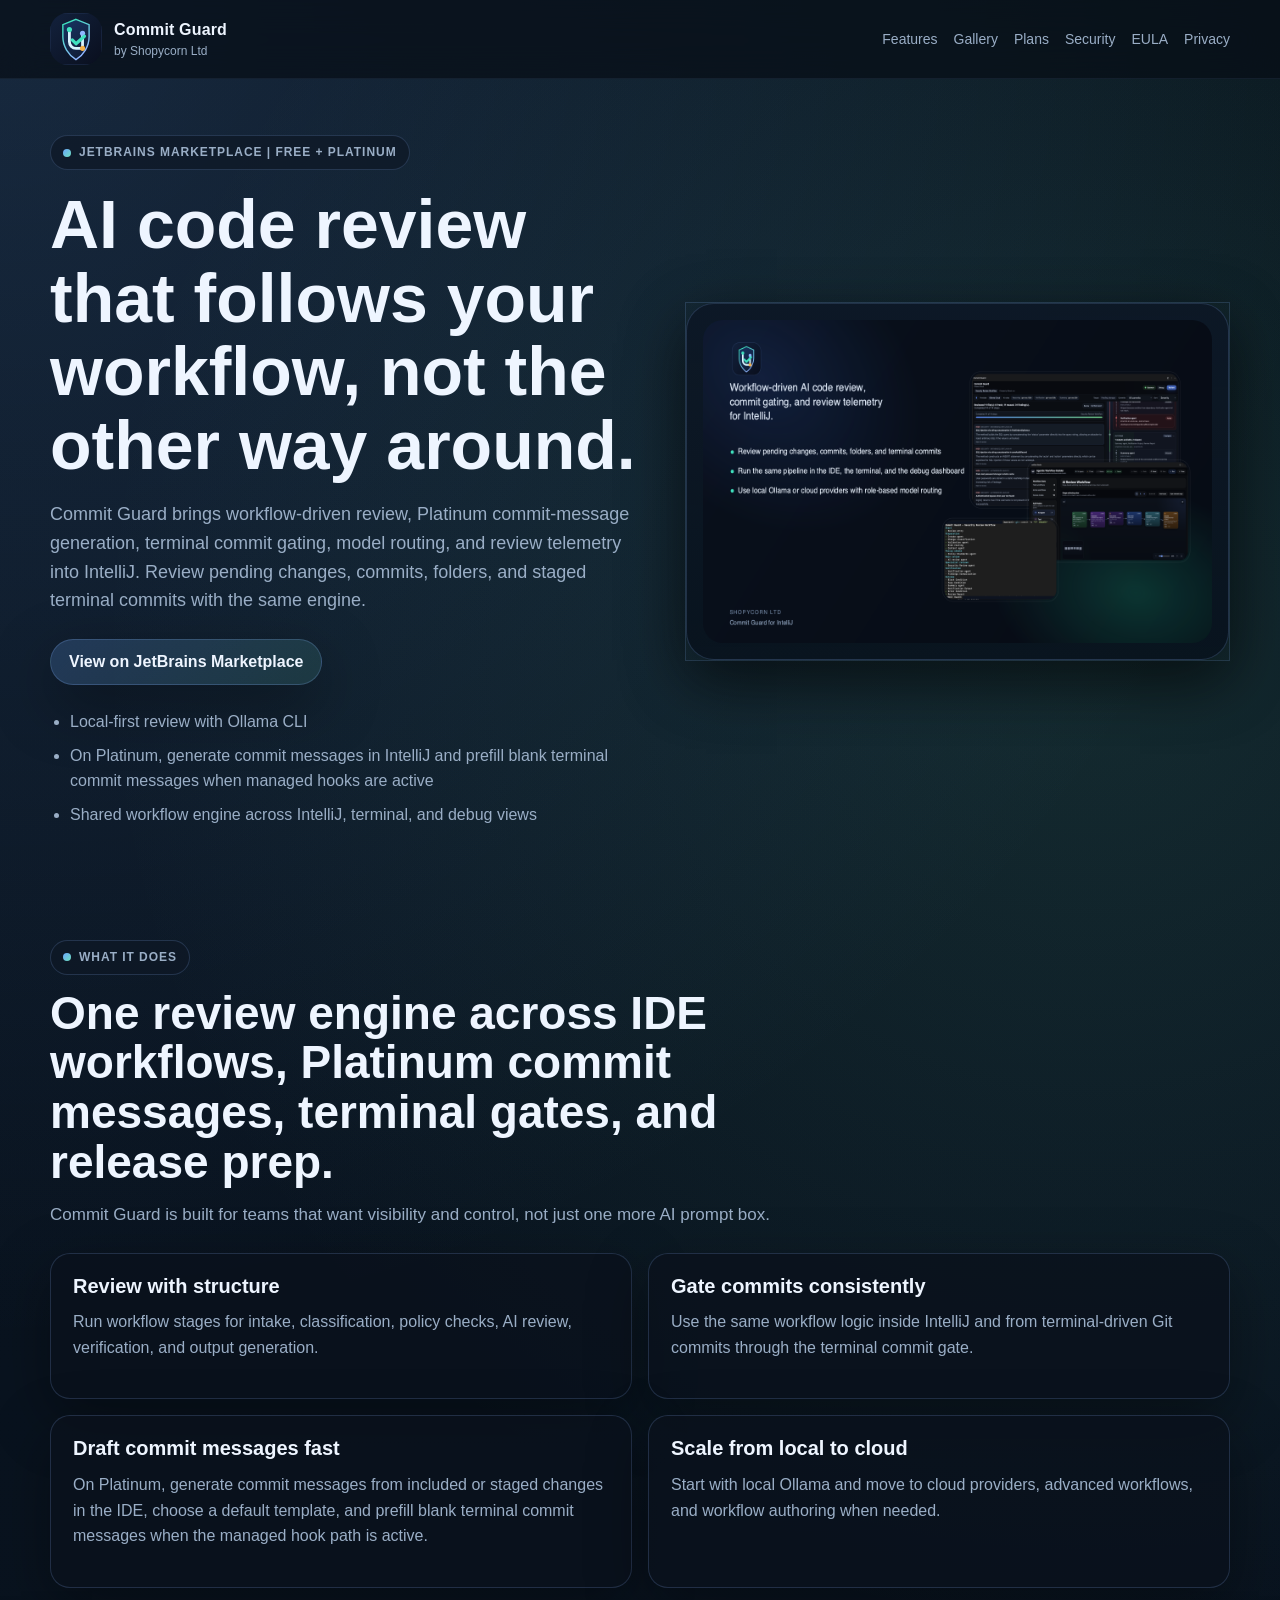
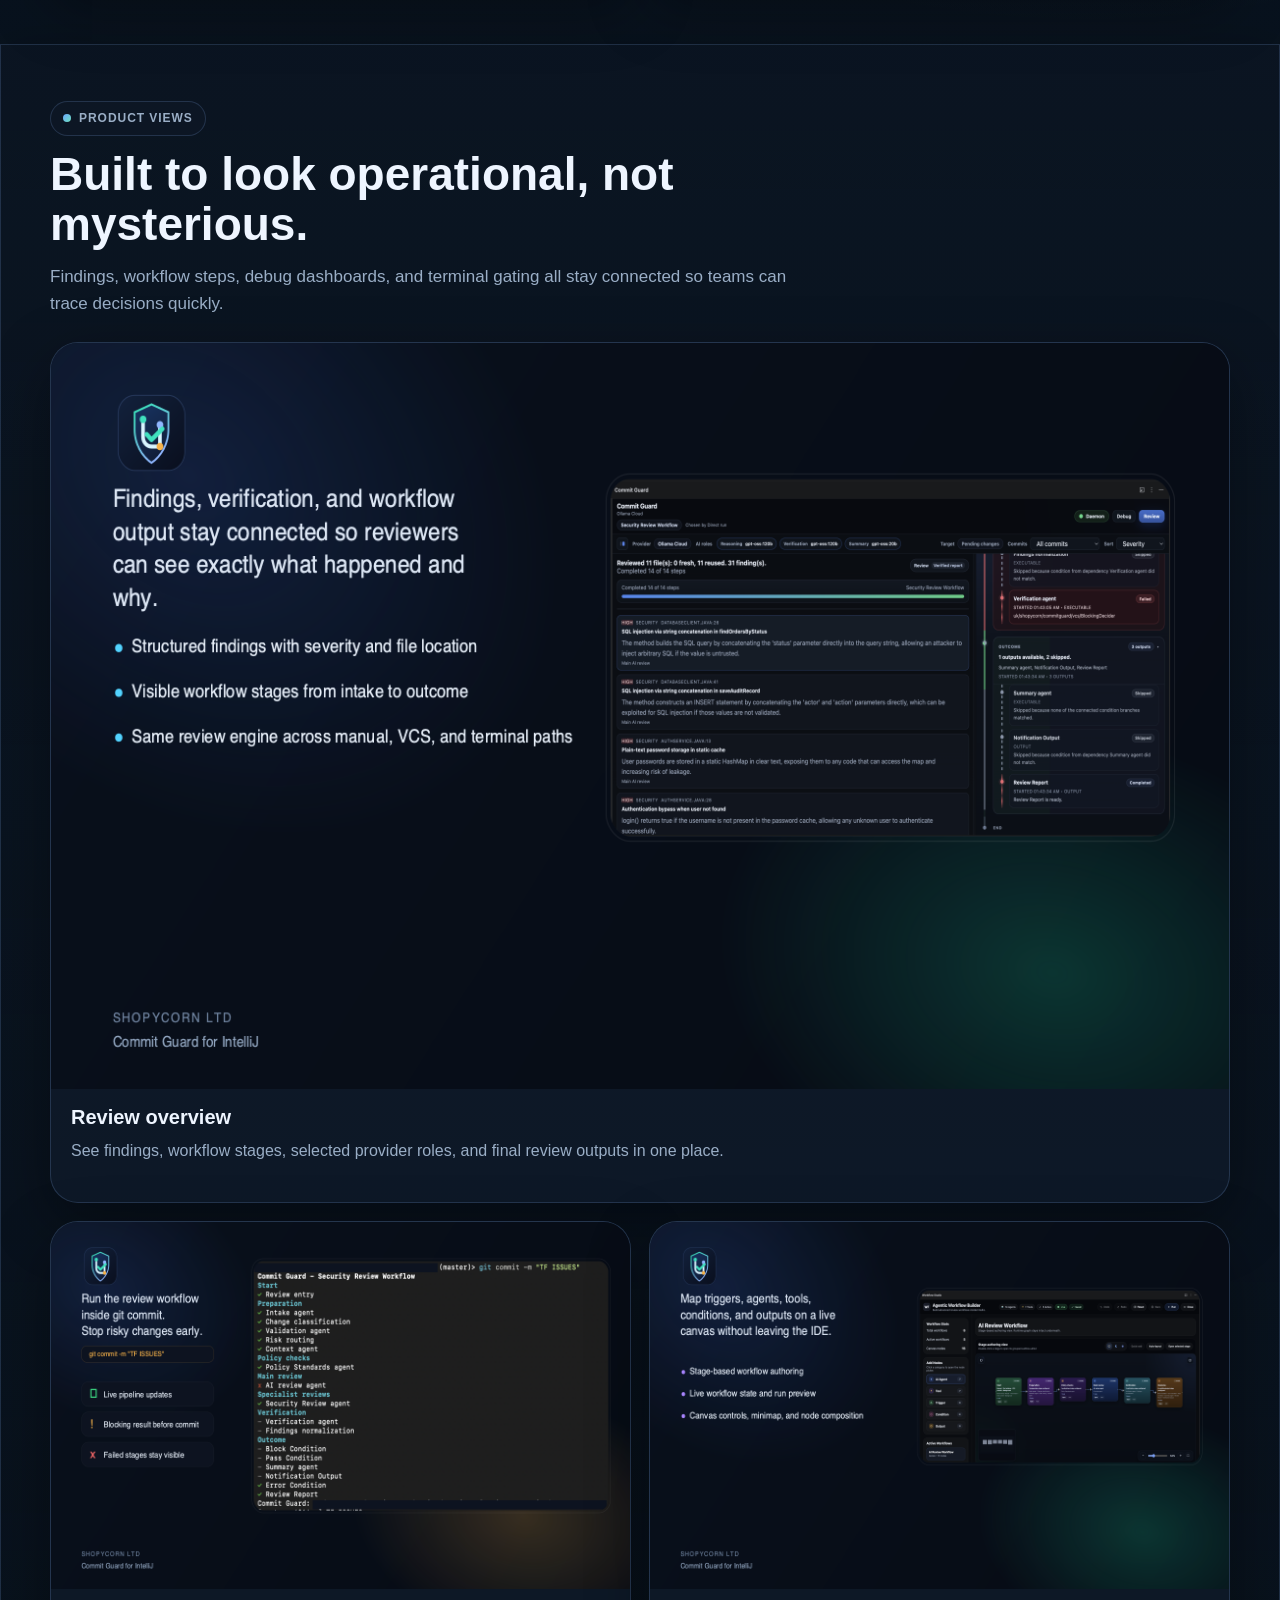
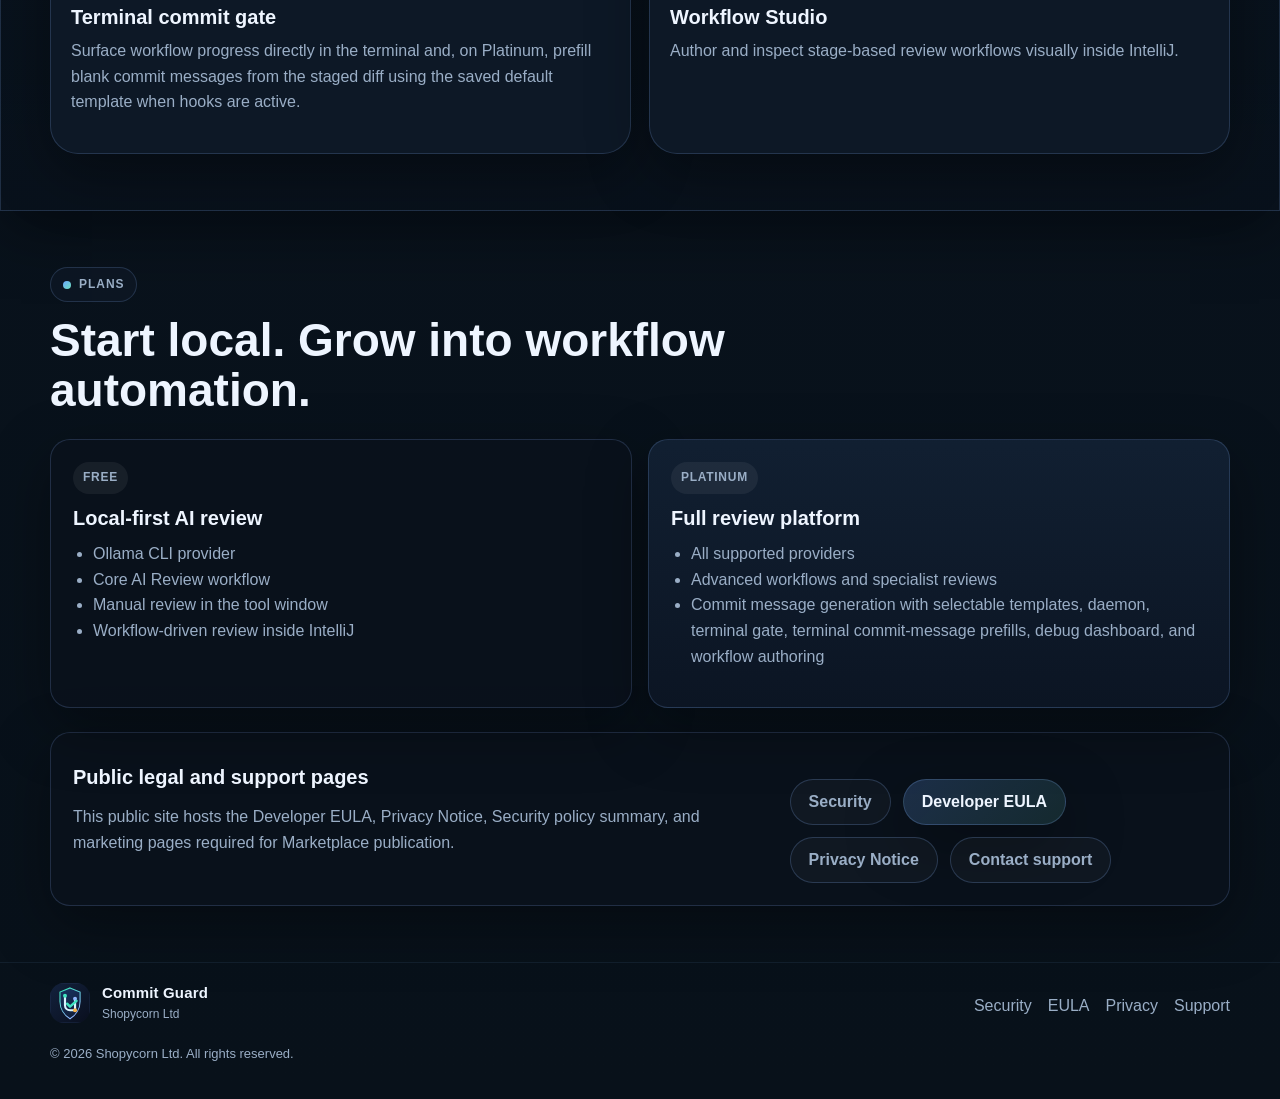
==== commit 8b776670: "add new feature that draft commit message if not provided" ====
--- a/index.html
+++ b/index.html
@@ -6,7 +6,7 @@
     <title>Commit Guard | Workflow-Driven AI Code Review for IntelliJ</title>
     <meta
       name="description"
-      content="Commit Guard is a workflow-driven AI code review plugin for IntelliJ with commit message generation, local Ollama support, cloud providers, terminal commit gating, workflow authoring, and review telemetry."
+      content="Commit Guard is a workflow-driven AI code review plugin for IntelliJ with Platinum commit-message generation, local Ollama support, cloud providers, terminal commit gating, workflow authoring, and review telemetry."
     />
     <link rel="stylesheet" href="./assets/site.css" />
   </head>
@@ -41,7 +41,7 @@
             <div class="eyebrow">JetBrains Marketplace | Free + Platinum</div>
             <h1>AI code review that follows your workflow, not the other way around.</h1>
             <p class="lede">
-              Commit Guard brings workflow-driven review, commit message generation, terminal commit gating, model
+              Commit Guard brings workflow-driven review, Platinum commit-message generation, terminal commit gating, model
               routing, and review telemetry into IntelliJ. Review pending changes, commits, folders, and staged terminal
               commits with the same engine.
             </p>
@@ -52,7 +52,7 @@
 
             <ul class="hero-points">
               <li>Local-first review with Ollama CLI</li>
-              <li>Generate commit messages in IntelliJ and prefill blank terminal commit messages when managed hooks are active</li>
+              <li>On Platinum, generate commit messages in IntelliJ and prefill blank terminal commit messages when managed hooks are active</li>
               <li>Shared workflow engine across IntelliJ, terminal, and debug views</li>
             </ul>
           </div>
@@ -69,7 +69,7 @@
         <div class="container">
           <div class="section-heading">
             <div class="eyebrow">What It Does</div>
-            <h2>One review engine across IDE workflows, commit messages, terminal gates, and release prep.</h2>
+            <h2>One review engine across IDE workflows, Platinum commit messages, terminal gates, and release prep.</h2>
             <p>
               Commit Guard is built for teams that want visibility and control, not just one more AI prompt box.
             </p>
@@ -91,7 +91,7 @@
             <article class="info-card">
               <h3>Draft commit messages fast</h3>
               <p>
-                Generate commit messages from included or staged changes in the IDE, and prefill blank terminal commit messages when the managed hook path is active.
+                On Platinum, generate commit messages from included or staged changes in the IDE, choose a default template, and prefill blank terminal commit messages when the managed hook path is active.
               </p>
             </article>
             <article class="info-card">
@@ -127,7 +127,7 @@
               <img src="./assets/terminal-commit-gate.png" alt="Commit Guard terminal commit gate output" />
               <div class="gallery-copy">
                 <h3>Terminal commit gate</h3>
-                <p>Surface workflow progress directly in the terminal and prefill blank commit messages from the staged diff when hooks are active.</p>
+                <p>Surface workflow progress directly in the terminal and, on Platinum, prefill blank commit messages from the staged diff using the saved default template when hooks are active.</p>
               </div>
             </article>
 
@@ -157,7 +157,7 @@
                 <li>Ollama CLI provider</li>
                 <li>Core AI Review workflow</li>
                 <li>Manual review in the tool window</li>
-                <li>Commit message generation in the IntelliJ commit UI</li>
+                <li>Workflow-driven review inside IntelliJ</li>
               </ul>
             </article>
 
@@ -167,7 +167,7 @@
               <ul>
                 <li>All supported providers</li>
                 <li>Advanced workflows and specialist reviews</li>
-                <li>Daemon, terminal gate, terminal commit-message prefills, debug dashboard, and workflow authoring</li>
+                <li>Commit message generation with selectable templates, daemon, terminal gate, terminal commit-message prefills, debug dashboard, and workflow authoring</li>
               </ul>
             </article>
           </div>
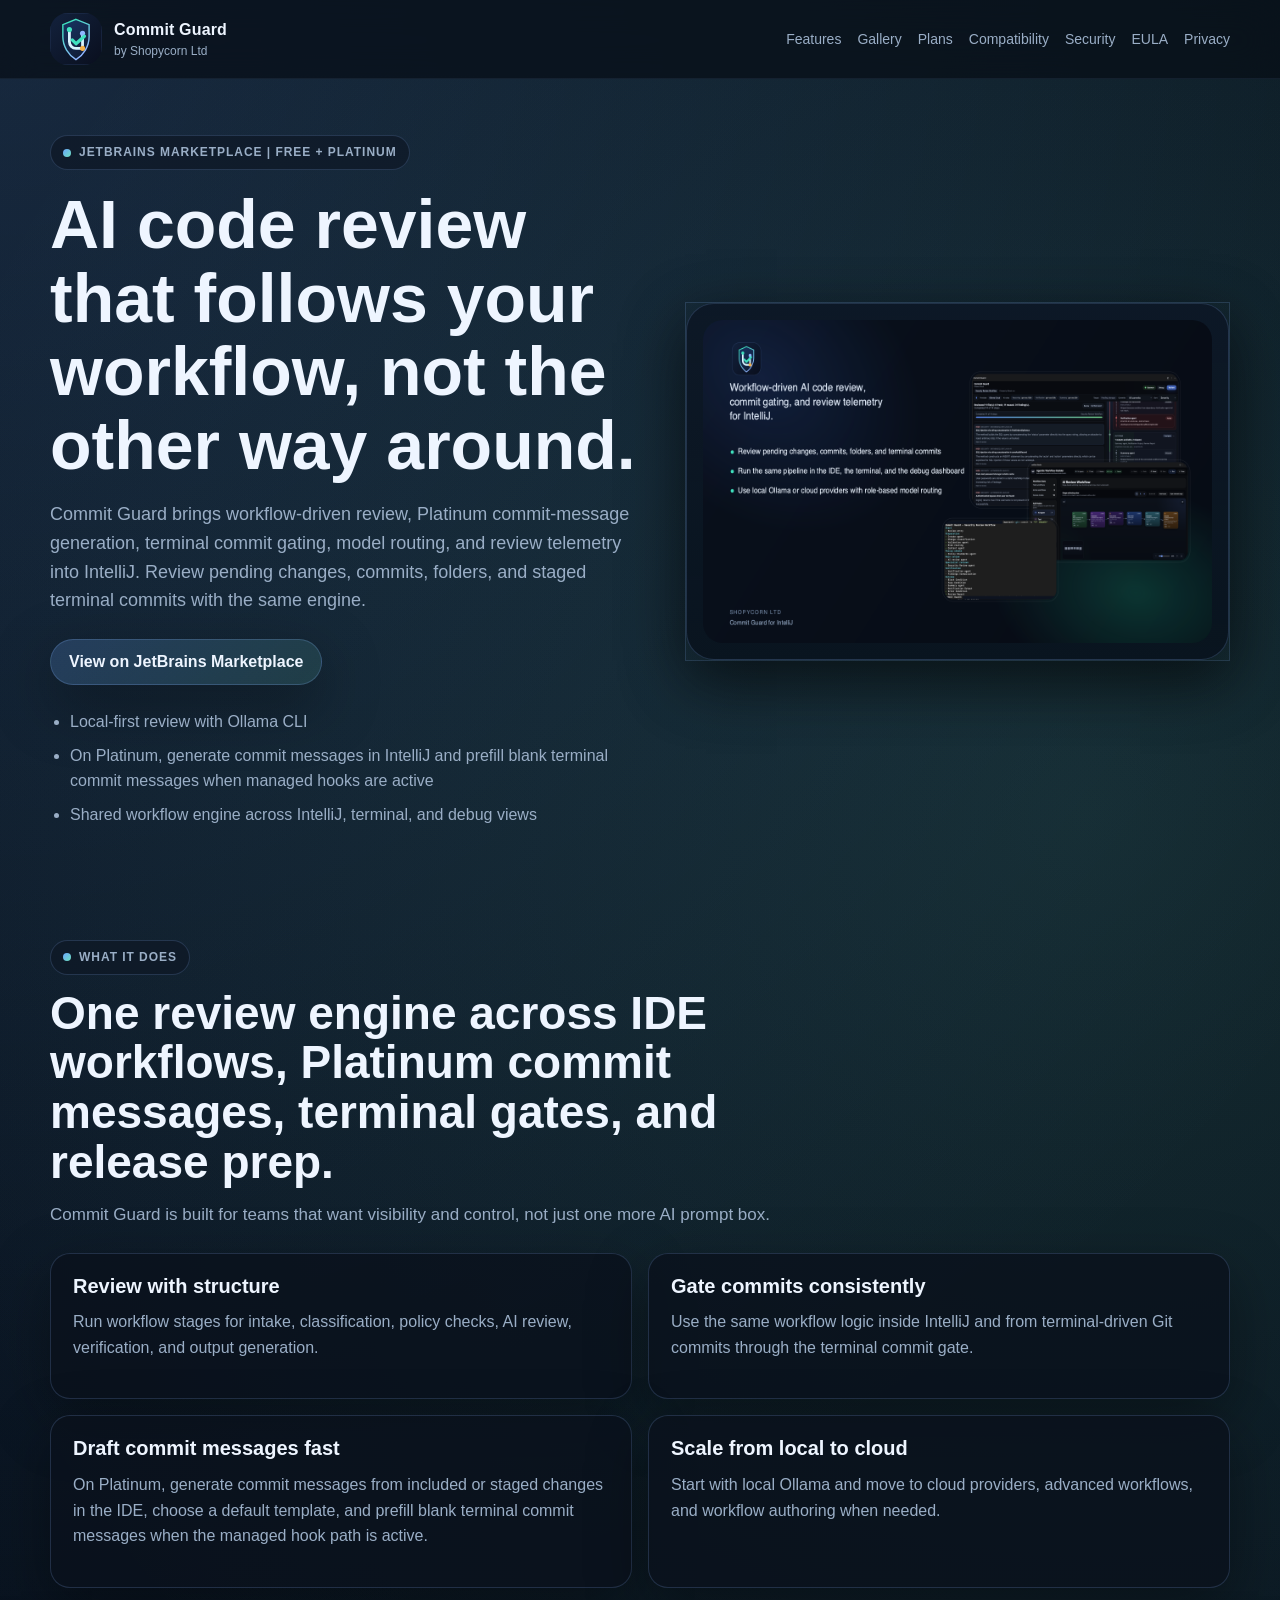
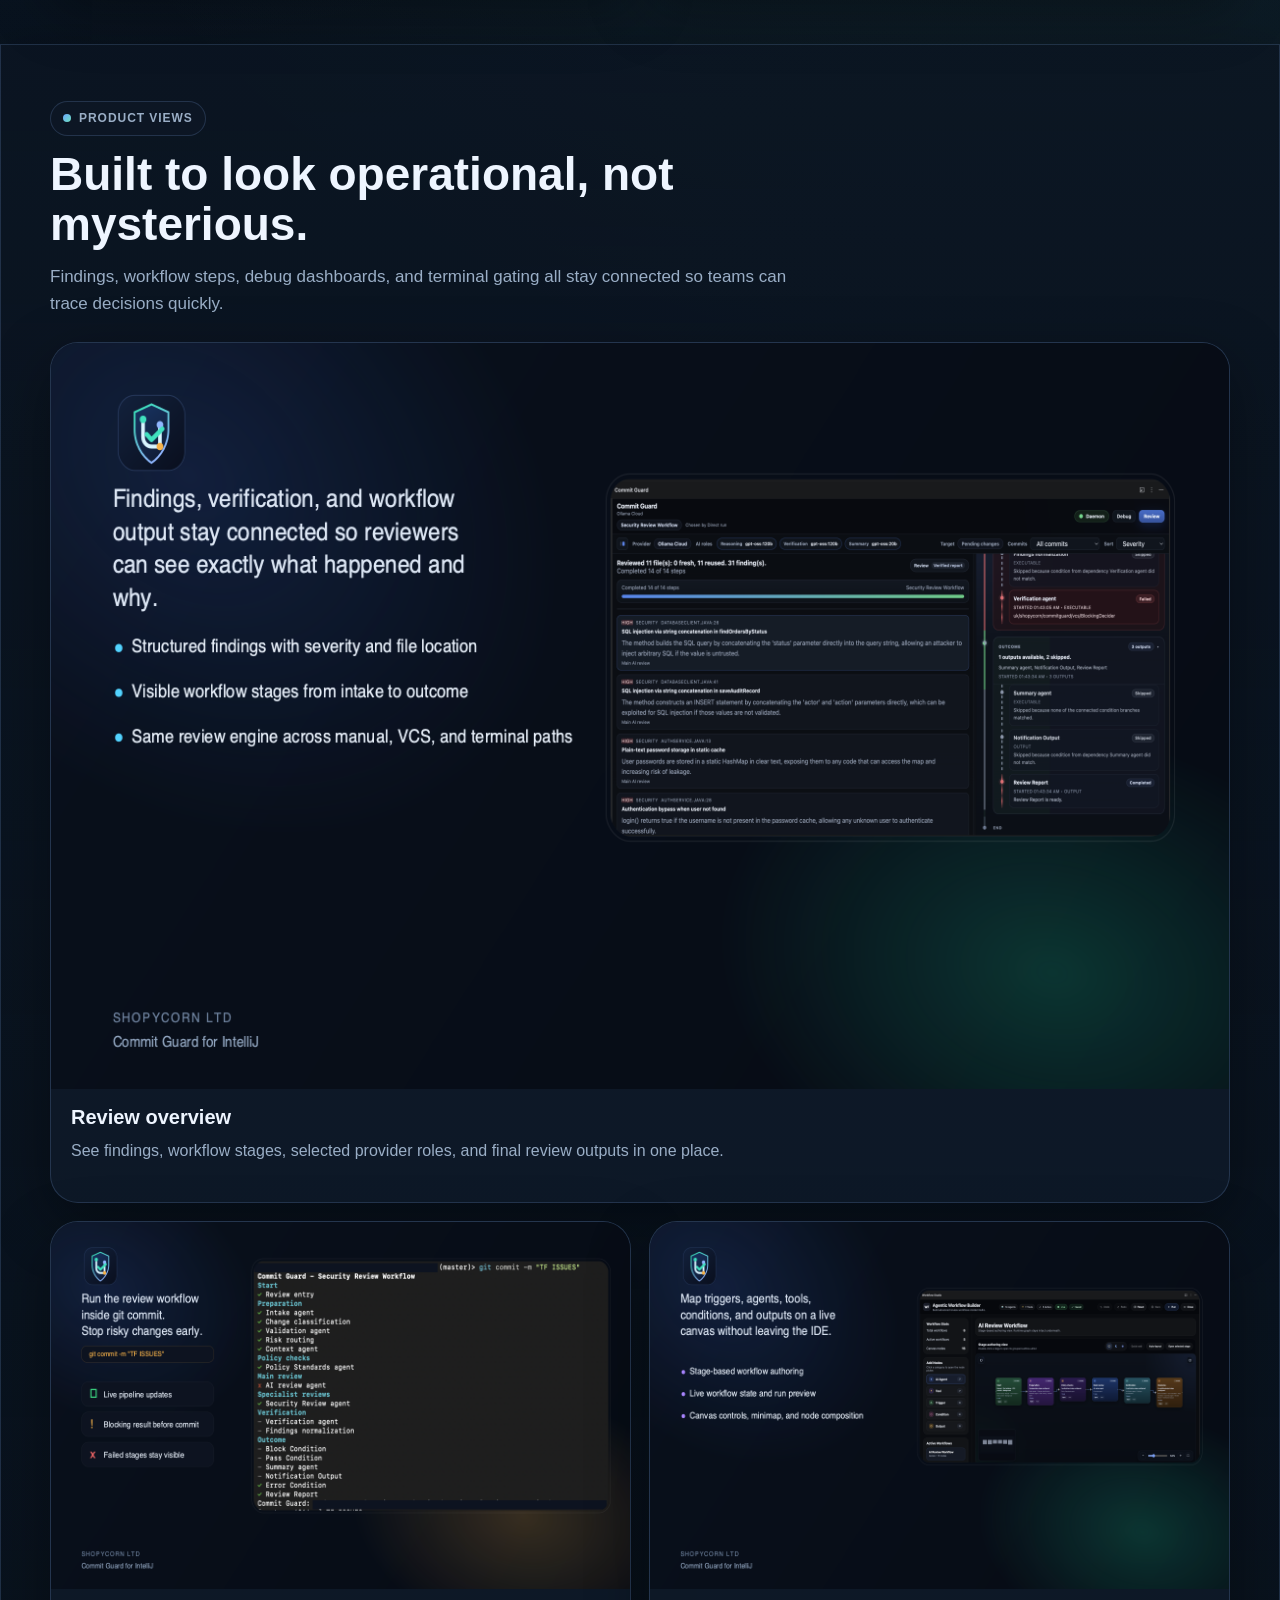
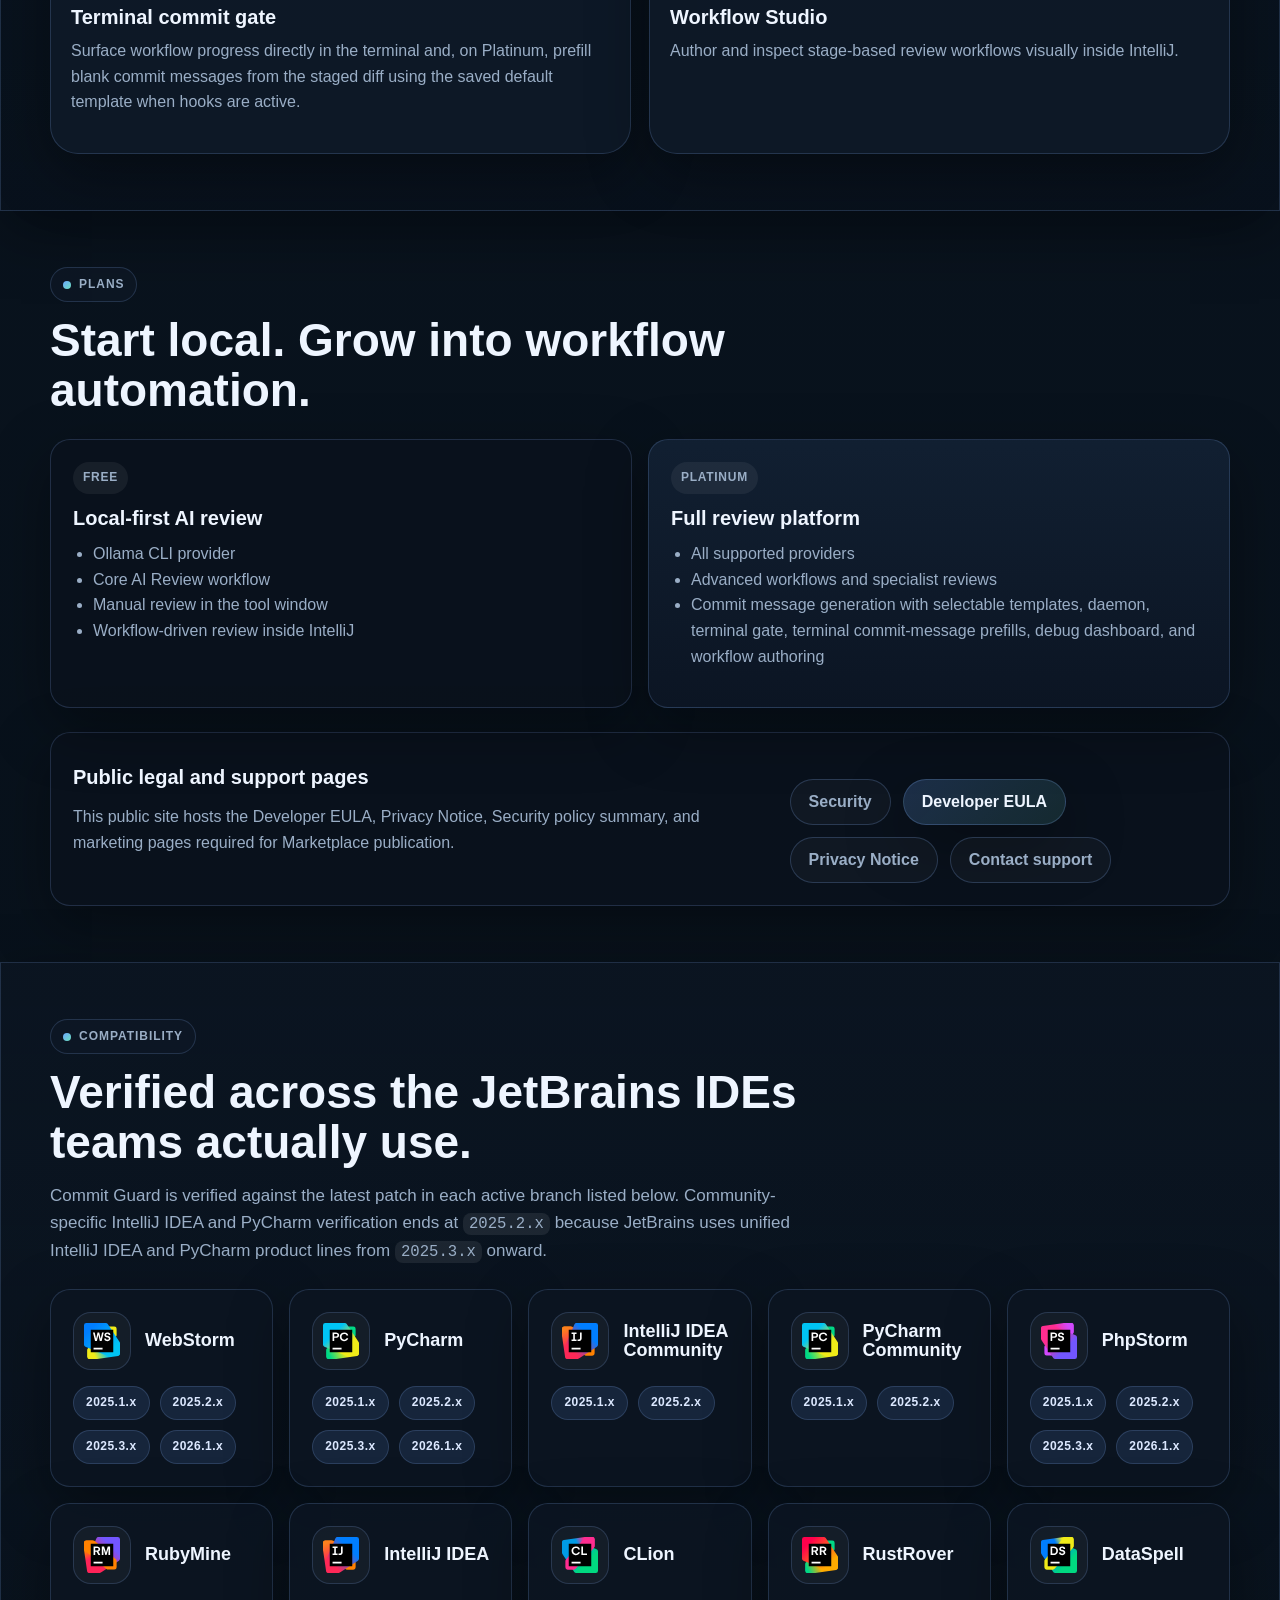
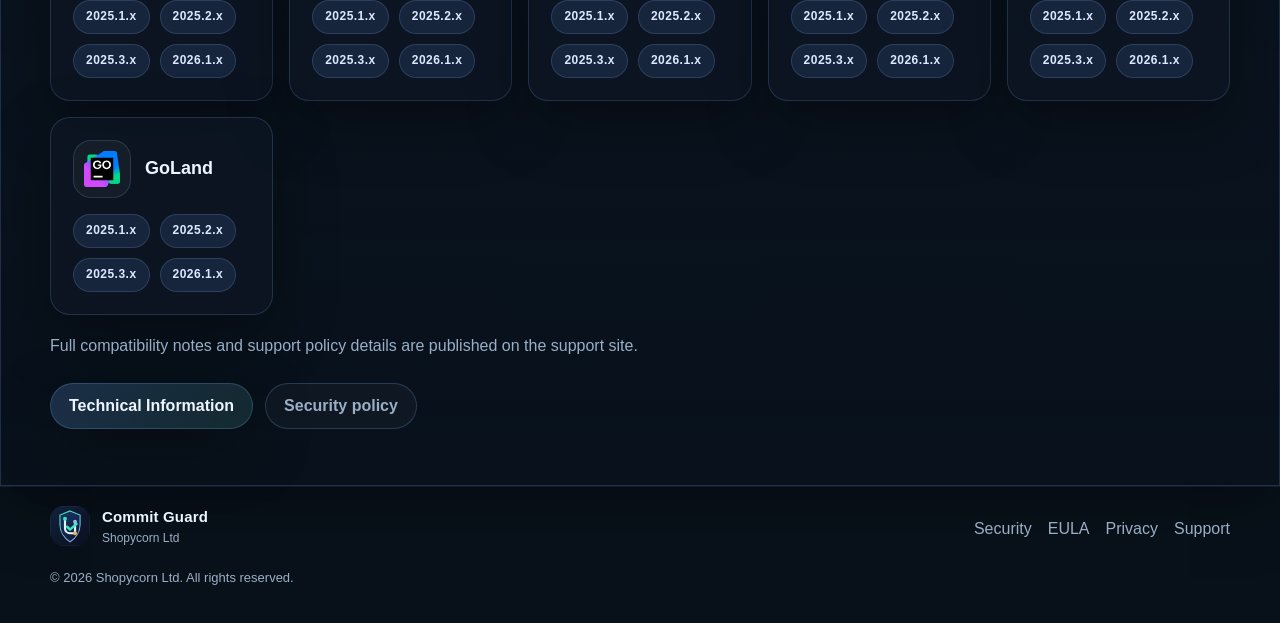
==== commit f362a60a: "Add supported Intelij version" ====
--- a/index.html
+++ b/index.html
@@ -27,6 +27,7 @@
           <a href="#features">Features</a>
           <a href="#gallery">Gallery</a>
           <a href="#plans">Plans</a>
+          <a href="#compatibility">Compatibility</a>
           <a href="./security/">Security</a>
           <a href="./eula/">EULA</a>
           <a href="./privacy/">Privacy</a>
@@ -181,8 +182,193 @@
               <a class="button secondary" href="./security/">Security</a>
               <a class="button" href="./eula/">Developer EULA</a>
               <a class="button secondary" href="./privacy/">Privacy Notice</a>
-              <a class="button secondary" href="mailto:shopycornltd@gmail.com">Contact support</a>
+              <a class="button secondary" href="mailto:support@shopycorn.co.uk">Contact support</a>
             </div>
+          </div>
+        </div>
+      </section>
+
+      <section id="compatibility" class="section section-contrast">
+        <div class="container">
+          <div class="section-heading">
+            <div class="eyebrow">Compatibility</div>
+            <h2>Verified across the JetBrains IDEs teams actually use.</h2>
+            <p>
+              Commit Guard is verified against the latest patch in each active branch listed below. Community-specific IntelliJ IDEA and PyCharm verification ends at
+              <code>2025.2.x</code> because JetBrains uses unified IntelliJ IDEA and PyCharm product lines from <code>2025.3.x</code> onward.
+            </p>
+          </div>
+
+          <div class="compatibility-grid" aria-label="Supported JetBrains IDEs and version branches">
+            <article class="ide-card">
+              <div class="ide-card-header">
+                <span class="ide-mark" aria-hidden="true">
+                  <img src="./assets/ide-logos/webstorm.svg" alt="" width="64" height="64" loading="lazy" />
+                </span>
+                <h3>WebStorm</h3>
+              </div>
+              <div class="version-chips" aria-label="Supported versions for WebStorm">
+                <span class="version-chip">2025.1.x</span>
+                <span class="version-chip">2025.2.x</span>
+                <span class="version-chip">2025.3.x</span>
+                <span class="version-chip">2026.1.x</span>
+              </div>
+            </article>
+
+            <article class="ide-card">
+              <div class="ide-card-header">
+                <span class="ide-mark" aria-hidden="true">
+                  <img src="./assets/ide-logos/pycharm.svg" alt="" width="64" height="64" loading="lazy" />
+                </span>
+                <h3>PyCharm</h3>
+              </div>
+              <div class="version-chips" aria-label="Supported versions for PyCharm">
+                <span class="version-chip">2025.1.x</span>
+                <span class="version-chip">2025.2.x</span>
+                <span class="version-chip">2025.3.x</span>
+                <span class="version-chip">2026.1.x</span>
+              </div>
+            </article>
+
+            <article class="ide-card">
+              <div class="ide-card-header">
+                <span class="ide-mark" aria-hidden="true">
+                  <img src="./assets/ide-logos/intellij-idea.svg" alt="" width="64" height="64" loading="lazy" />
+                </span>
+                <h3>IntelliJ IDEA Community</h3>
+              </div>
+              <div class="version-chips" aria-label="Supported versions for IntelliJ IDEA Community">
+                <span class="version-chip">2025.1.x</span>
+                <span class="version-chip">2025.2.x</span>
+              </div>
+            </article>
+
+            <article class="ide-card">
+              <div class="ide-card-header">
+                <span class="ide-mark" aria-hidden="true">
+                  <img src="./assets/ide-logos/pycharm.svg" alt="" width="64" height="64" loading="lazy" />
+                </span>
+                <h3>PyCharm Community</h3>
+              </div>
+              <div class="version-chips" aria-label="Supported versions for PyCharm Community">
+                <span class="version-chip">2025.1.x</span>
+                <span class="version-chip">2025.2.x</span>
+              </div>
+            </article>
+
+            <article class="ide-card">
+              <div class="ide-card-header">
+                <span class="ide-mark" aria-hidden="true">
+                  <img src="./assets/ide-logos/phpstorm.svg" alt="" width="64" height="64" loading="lazy" />
+                </span>
+                <h3>PhpStorm</h3>
+              </div>
+              <div class="version-chips" aria-label="Supported versions for PhpStorm">
+                <span class="version-chip">2025.1.x</span>
+                <span class="version-chip">2025.2.x</span>
+                <span class="version-chip">2025.3.x</span>
+                <span class="version-chip">2026.1.x</span>
+              </div>
+            </article>
+
+            <article class="ide-card">
+              <div class="ide-card-header">
+                <span class="ide-mark" aria-hidden="true">
+                  <img src="./assets/ide-logos/rubymine.svg" alt="" width="64" height="64" loading="lazy" />
+                </span>
+                <h3>RubyMine</h3>
+              </div>
+              <div class="version-chips" aria-label="Supported versions for RubyMine">
+                <span class="version-chip">2025.1.x</span>
+                <span class="version-chip">2025.2.x</span>
+                <span class="version-chip">2025.3.x</span>
+                <span class="version-chip">2026.1.x</span>
+              </div>
+            </article>
+
+            <article class="ide-card">
+              <div class="ide-card-header">
+                <span class="ide-mark" aria-hidden="true">
+                  <img src="./assets/ide-logos/intellij-idea.svg" alt="" width="64" height="64" loading="lazy" />
+                </span>
+                <h3>IntelliJ IDEA</h3>
+              </div>
+              <div class="version-chips" aria-label="Supported versions for IntelliJ IDEA">
+                <span class="version-chip">2025.1.x</span>
+                <span class="version-chip">2025.2.x</span>
+                <span class="version-chip">2025.3.x</span>
+                <span class="version-chip">2026.1.x</span>
+              </div>
+            </article>
+
+            <article class="ide-card">
+              <div class="ide-card-header">
+                <span class="ide-mark" aria-hidden="true">
+                  <img src="./assets/ide-logos/clion.svg" alt="" width="64" height="64" loading="lazy" />
+                </span>
+                <h3>CLion</h3>
+              </div>
+              <div class="version-chips" aria-label="Supported versions for CLion">
+                <span class="version-chip">2025.1.x</span>
+                <span class="version-chip">2025.2.x</span>
+                <span class="version-chip">2025.3.x</span>
+                <span class="version-chip">2026.1.x</span>
+              </div>
+            </article>
+
+            <article class="ide-card">
+              <div class="ide-card-header">
+                <span class="ide-mark" aria-hidden="true">
+                  <img src="./assets/ide-logos/rustrover.svg" alt="" width="64" height="64" loading="lazy" />
+                </span>
+                <h3>RustRover</h3>
+              </div>
+              <div class="version-chips" aria-label="Supported versions for RustRover">
+                <span class="version-chip">2025.1.x</span>
+                <span class="version-chip">2025.2.x</span>
+                <span class="version-chip">2025.3.x</span>
+                <span class="version-chip">2026.1.x</span>
+              </div>
+            </article>
+
+            <article class="ide-card">
+              <div class="ide-card-header">
+                <span class="ide-mark" aria-hidden="true">
+                  <img src="./assets/ide-logos/dataspell.svg" alt="" width="64" height="64" loading="lazy" />
+                </span>
+                <h3>DataSpell</h3>
+              </div>
+              <div class="version-chips" aria-label="Supported versions for DataSpell">
+                <span class="version-chip">2025.1.x</span>
+                <span class="version-chip">2025.2.x</span>
+                <span class="version-chip">2025.3.x</span>
+                <span class="version-chip">2026.1.x</span>
+              </div>
+            </article>
+
+            <article class="ide-card">
+              <div class="ide-card-header">
+                <span class="ide-mark" aria-hidden="true">
+                  <img src="./assets/ide-logos/goland.svg" alt="" width="64" height="64" loading="lazy" />
+                </span>
+                <h3>GoLand</h3>
+              </div>
+              <div class="version-chips" aria-label="Supported versions for GoLand">
+                <span class="version-chip">2025.1.x</span>
+                <span class="version-chip">2025.2.x</span>
+                <span class="version-chip">2025.3.x</span>
+                <span class="version-chip">2026.1.x</span>
+              </div>
+            </article>
+          </div>
+
+          <div class="compatibility-note">
+            <p>Full compatibility notes and support policy details are published on the support site.</p>
+          </div>
+
+          <div class="hero-actions">
+            <a class="button" href="https://shopycornltd.github.io/commit-guard-support/docs/technical-information/">Technical Information</a>
+            <a class="button secondary" href="./security/">Security policy</a>
           </div>
         </div>
       </section>
@@ -205,7 +391,7 @@
           <a href="./security/">Security</a>
           <a href="./eula/">EULA</a>
           <a href="./privacy/">Privacy</a>
-          <a href="mailto:shopycornltd@gmail.com">Support</a>
+          <a href="mailto:support@shopycorn.co.uk">Support</a>
         </div>
       </div>
       <div class="container footer-copy">
--- a/assets/site.css
+++ b/assets/site.css
@@ -349,6 +349,79 @@
   margin-top: 10px;
 }
 
+.compatibility-grid {
+  display: grid;
+  grid-template-columns: repeat(auto-fit, minmax(220px, 1fr));
+  gap: 16px;
+  margin-top: 24px;
+}
+
+.ide-card {
+  padding: 22px;
+  border-radius: var(--radius-lg);
+  border: 1px solid var(--border);
+  background: rgba(12, 21, 33, 0.88);
+  box-shadow: var(--shadow);
+}
+
+.ide-card-header {
+  display: flex;
+  align-items: center;
+  gap: 14px;
+  margin-bottom: 16px;
+}
+
+.ide-mark {
+  display: grid;
+  place-items: center;
+  width: 58px;
+  height: 58px;
+  flex: 0 0 58px;
+  padding: 10px;
+  border-radius: 18px;
+  border: 1px solid rgba(139, 184, 255, 0.18);
+  background: rgba(255, 255, 255, 0.04);
+}
+
+.ide-mark img {
+  width: 100%;
+  height: 100%;
+  object-fit: contain;
+}
+
+.ide-card h3 {
+  font-size: 18px;
+}
+
+.version-chips {
+  display: flex;
+  flex-wrap: wrap;
+  gap: 10px;
+}
+
+.version-chip {
+  display: inline-flex;
+  align-items: center;
+  min-height: 34px;
+  padding: 0 12px;
+  border-radius: 999px;
+  border: 1px solid rgba(139, 184, 255, 0.18);
+  background: rgba(108, 167, 255, 0.12);
+  color: #dce8ff;
+  font-size: 12px;
+  font-weight: 700;
+  letter-spacing: 0.04em;
+}
+
+.compatibility-note {
+  margin-top: 18px;
+  color: var(--muted);
+}
+
+.compatibility-note p {
+  margin: 0;
+}
+
 .cta-panel {
   display: flex;
   align-items: center;
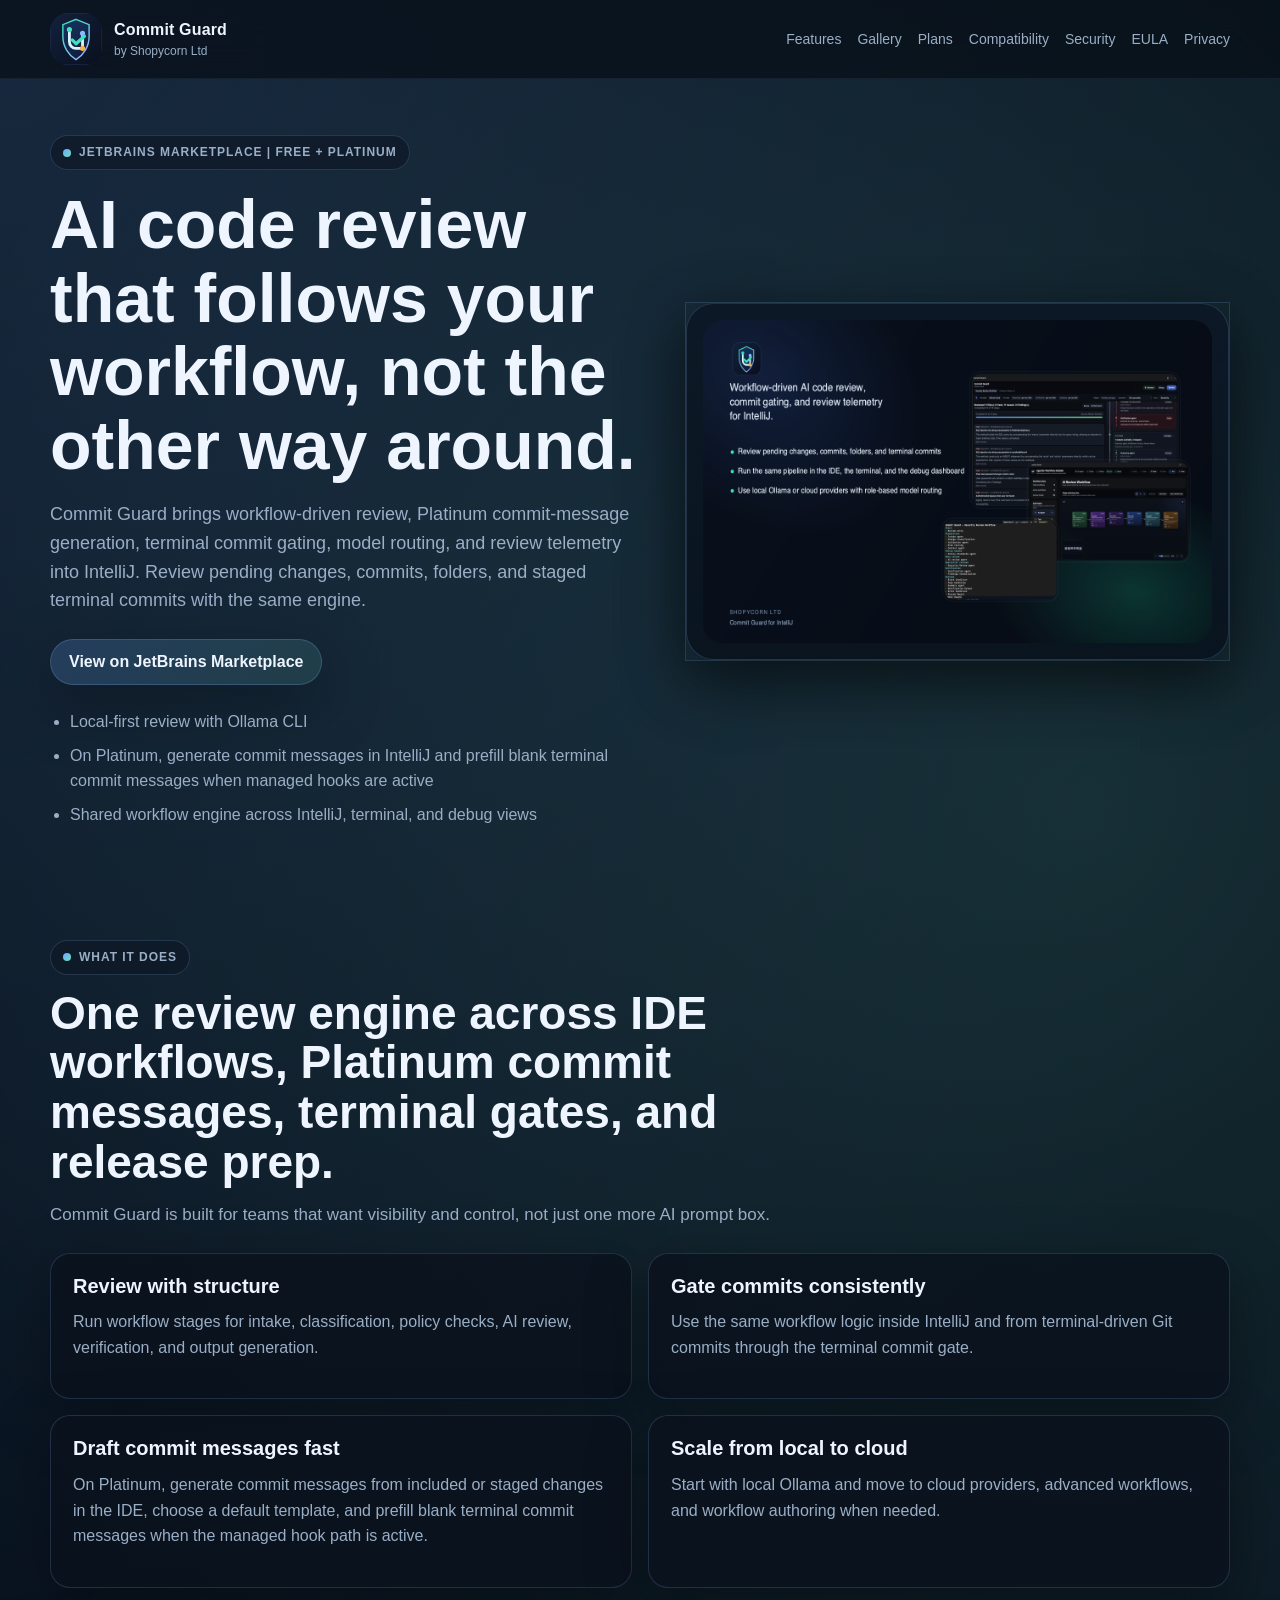
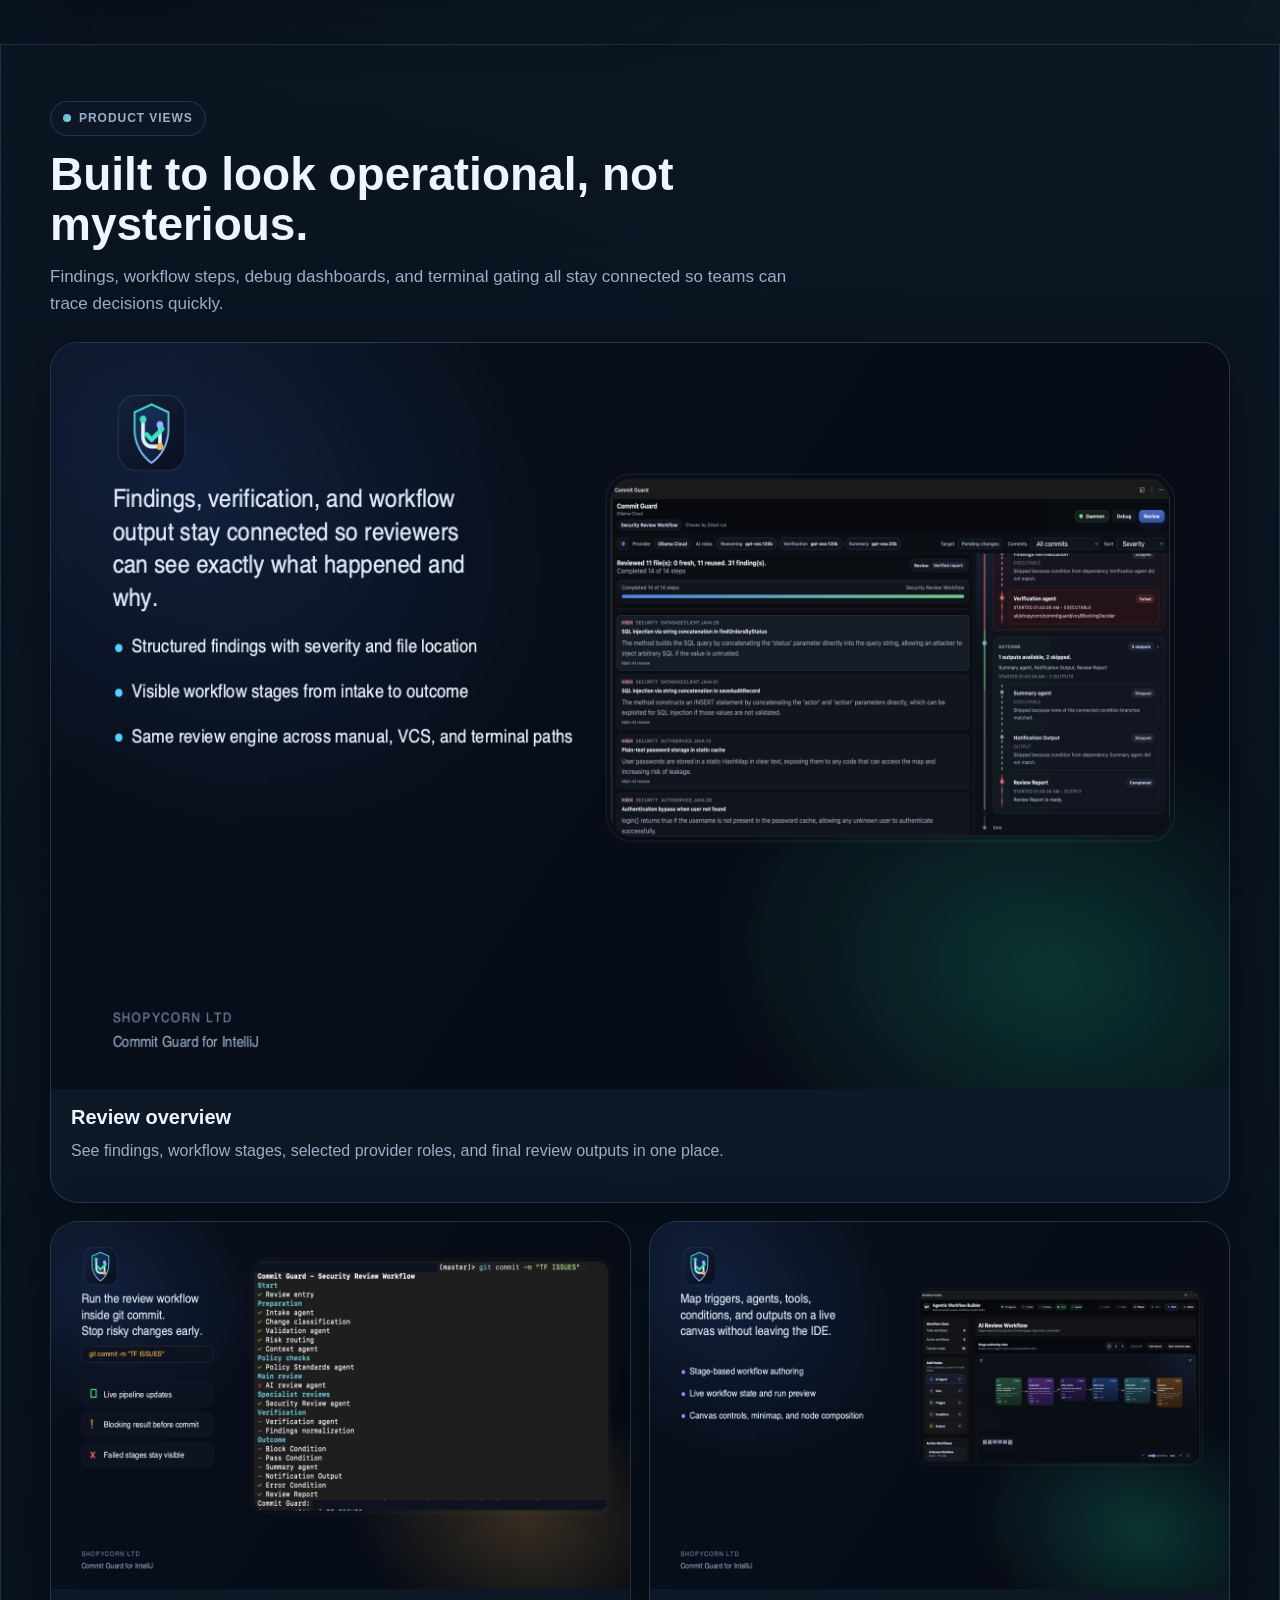
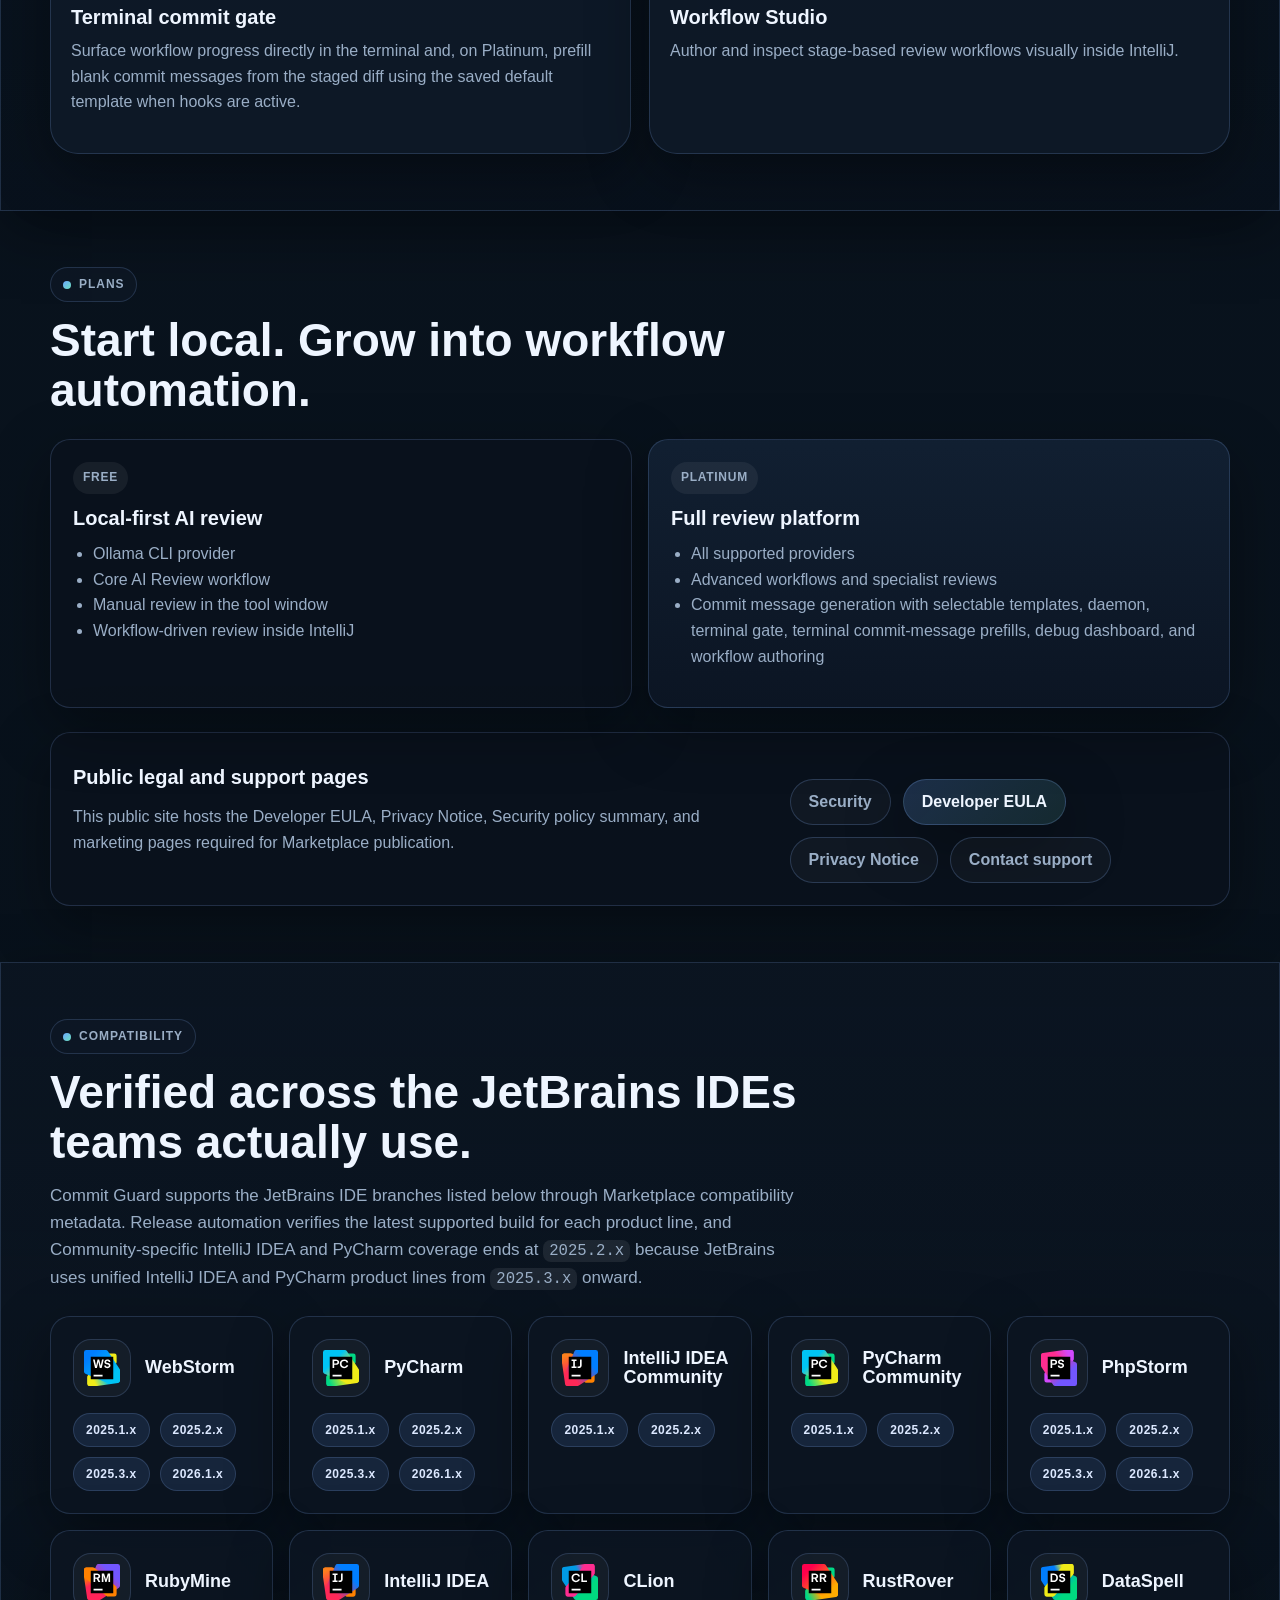
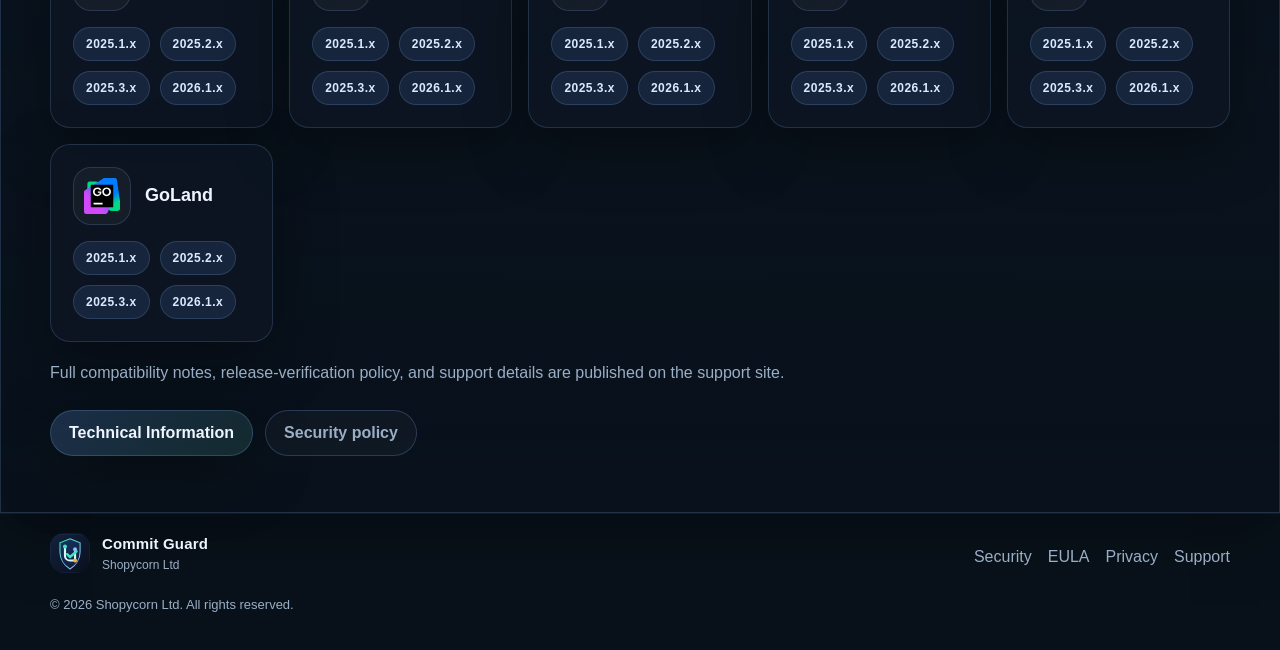
==== commit 8538c16c: "Add supported Intelij version" ====
--- a/index.html
+++ b/index.html
@@ -194,8 +194,9 @@
             <div class="eyebrow">Compatibility</div>
             <h2>Verified across the JetBrains IDEs teams actually use.</h2>
             <p>
-              Commit Guard is verified against the latest patch in each active branch listed below. Community-specific IntelliJ IDEA and PyCharm verification ends at
-              <code>2025.2.x</code> because JetBrains uses unified IntelliJ IDEA and PyCharm product lines from <code>2025.3.x</code> onward.
+              Commit Guard supports the JetBrains IDE branches listed below through Marketplace compatibility metadata. Release automation verifies the latest supported
+              build for each product line, and Community-specific IntelliJ IDEA and PyCharm coverage ends at <code>2025.2.x</code> because JetBrains uses unified
+              IntelliJ IDEA and PyCharm product lines from <code>2025.3.x</code> onward.
             </p>
           </div>
 
@@ -363,7 +364,7 @@
           </div>
 
           <div class="compatibility-note">
-            <p>Full compatibility notes and support policy details are published on the support site.</p>
+            <p>Full compatibility notes, release-verification policy, and support details are published on the support site.</p>
           </div>
 
           <div class="hero-actions">
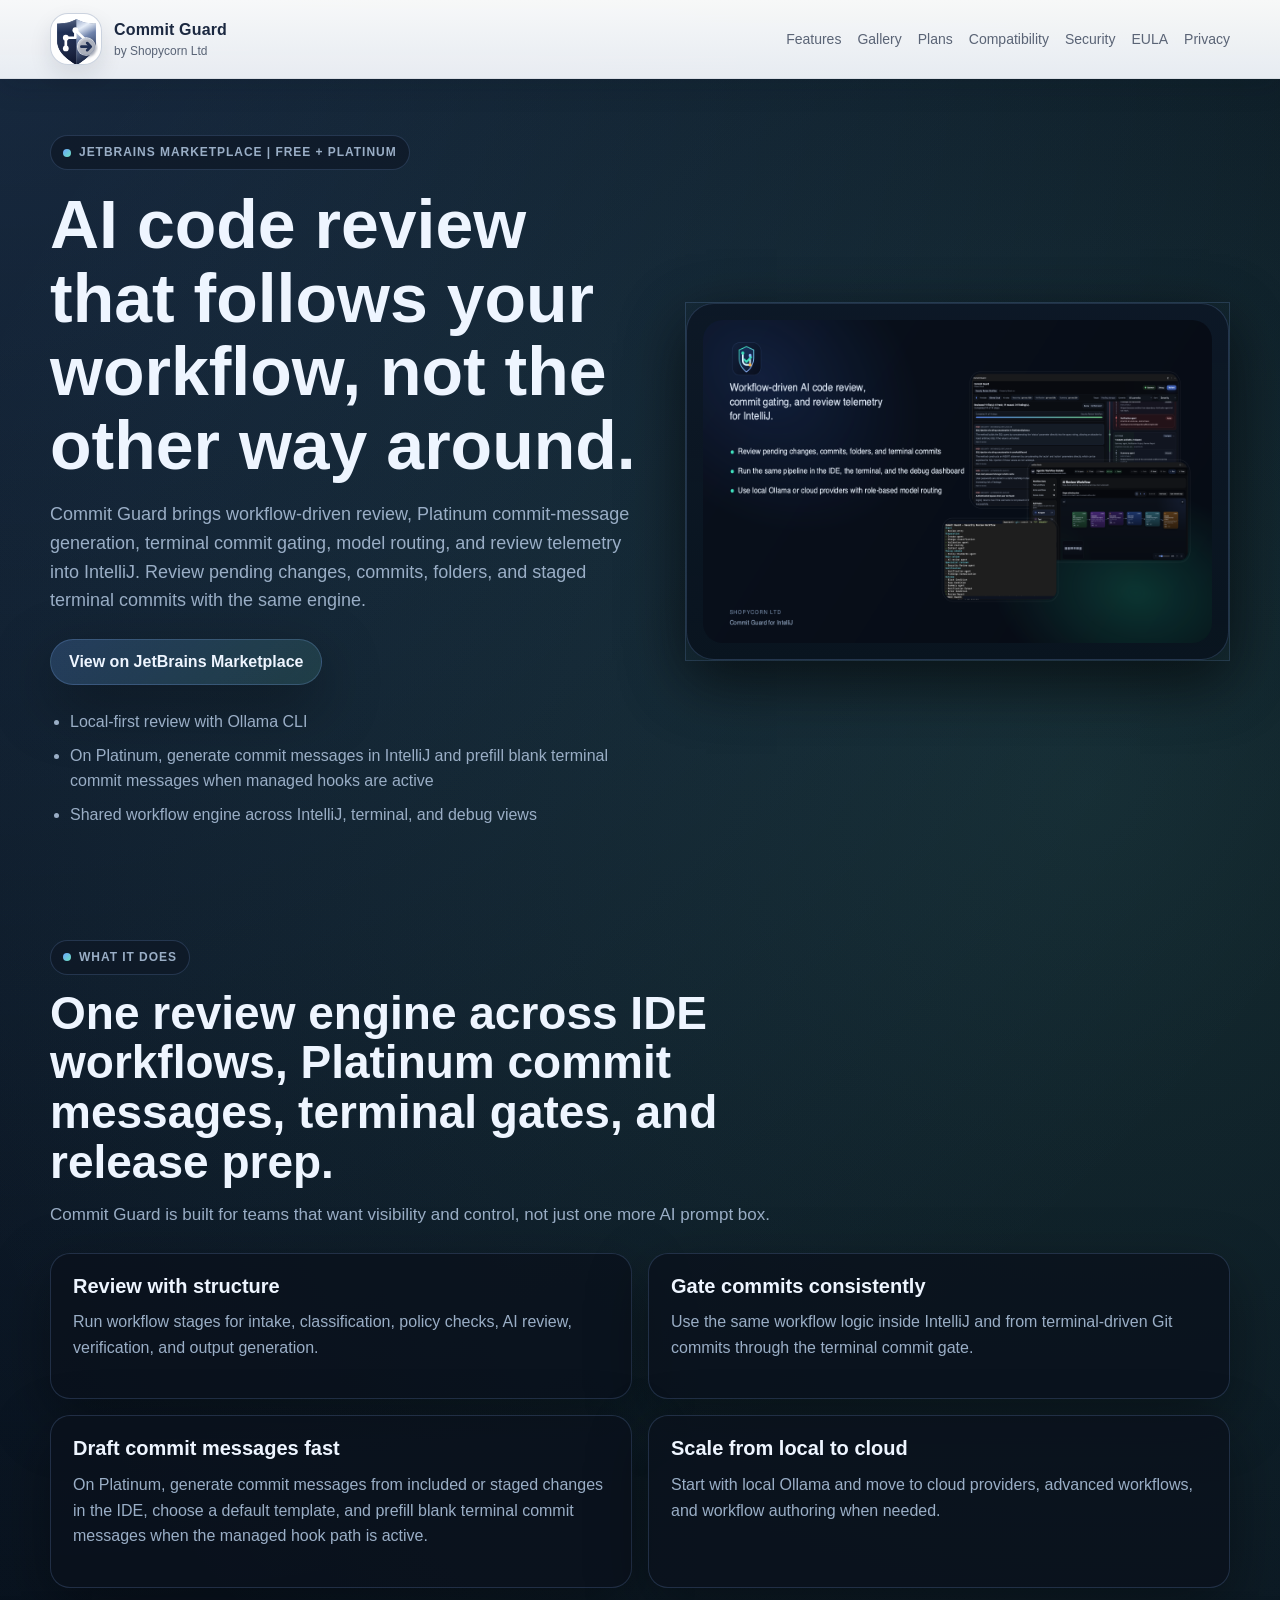
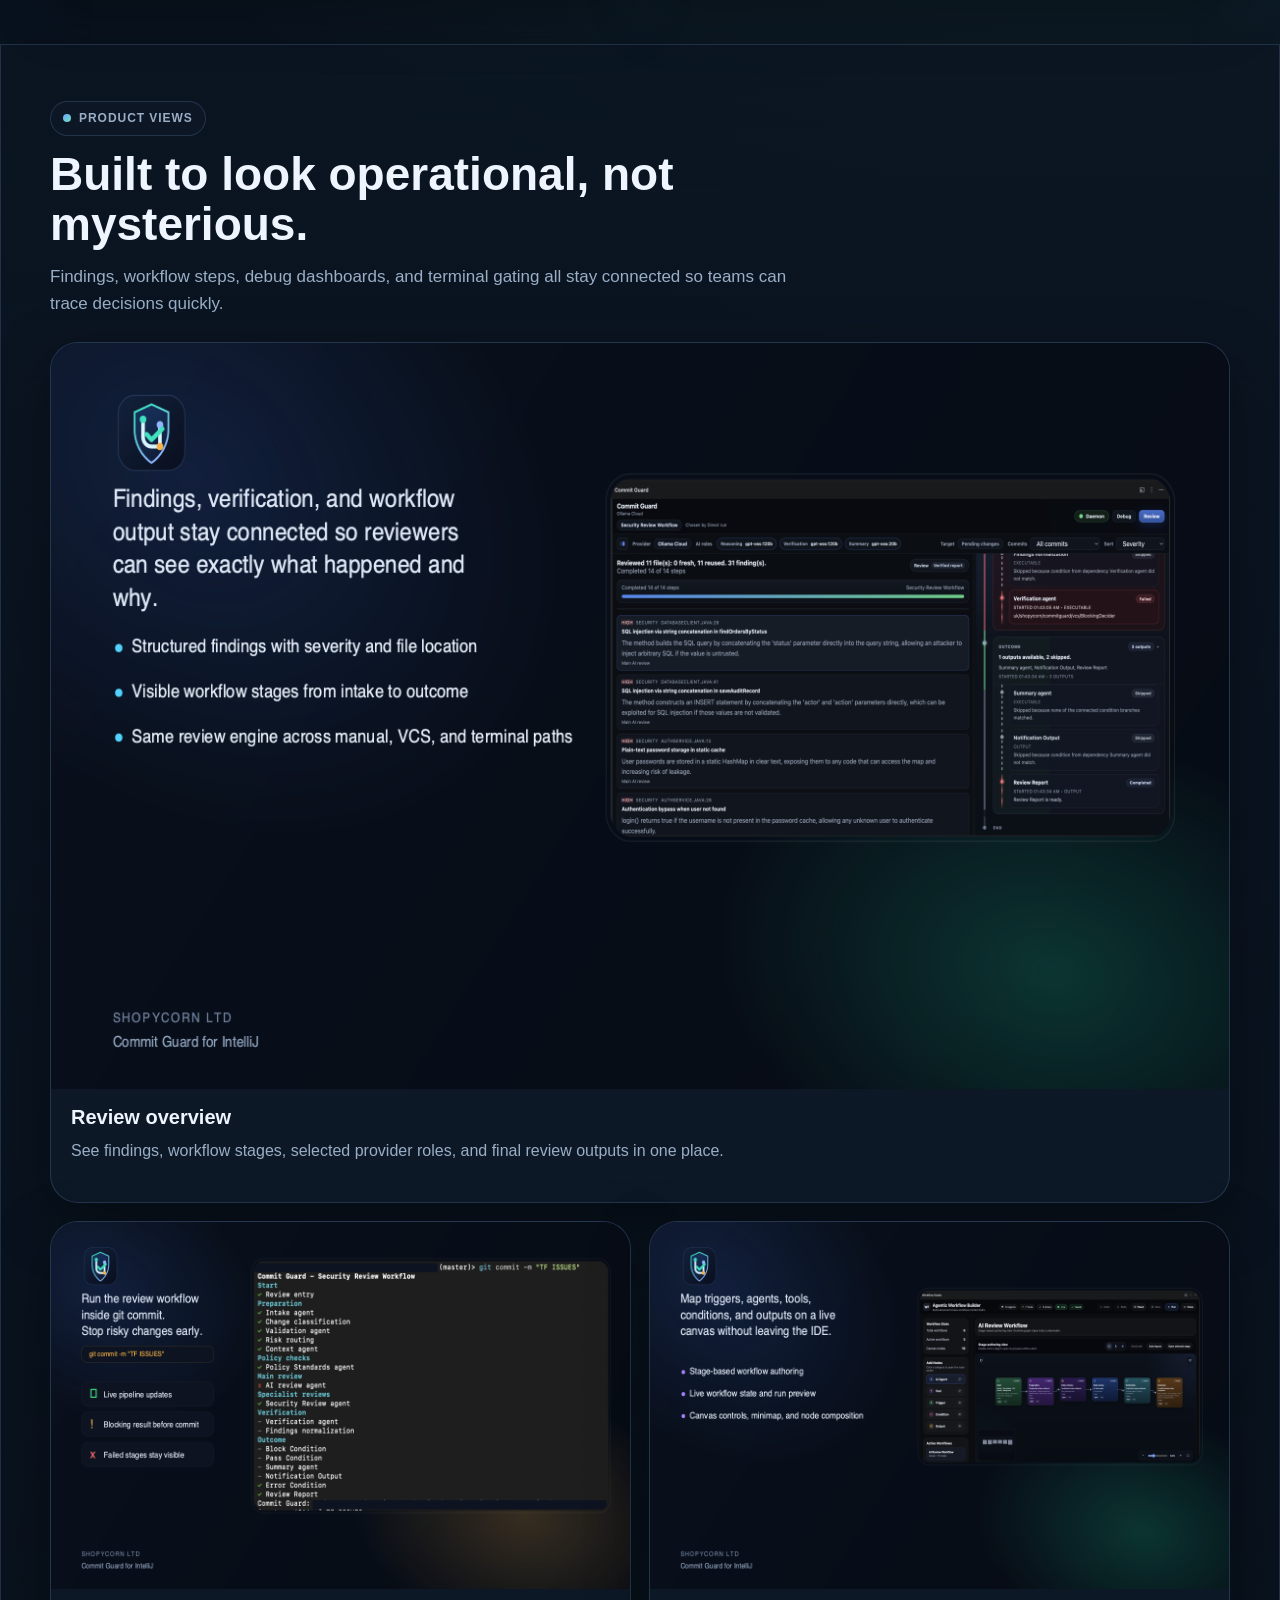
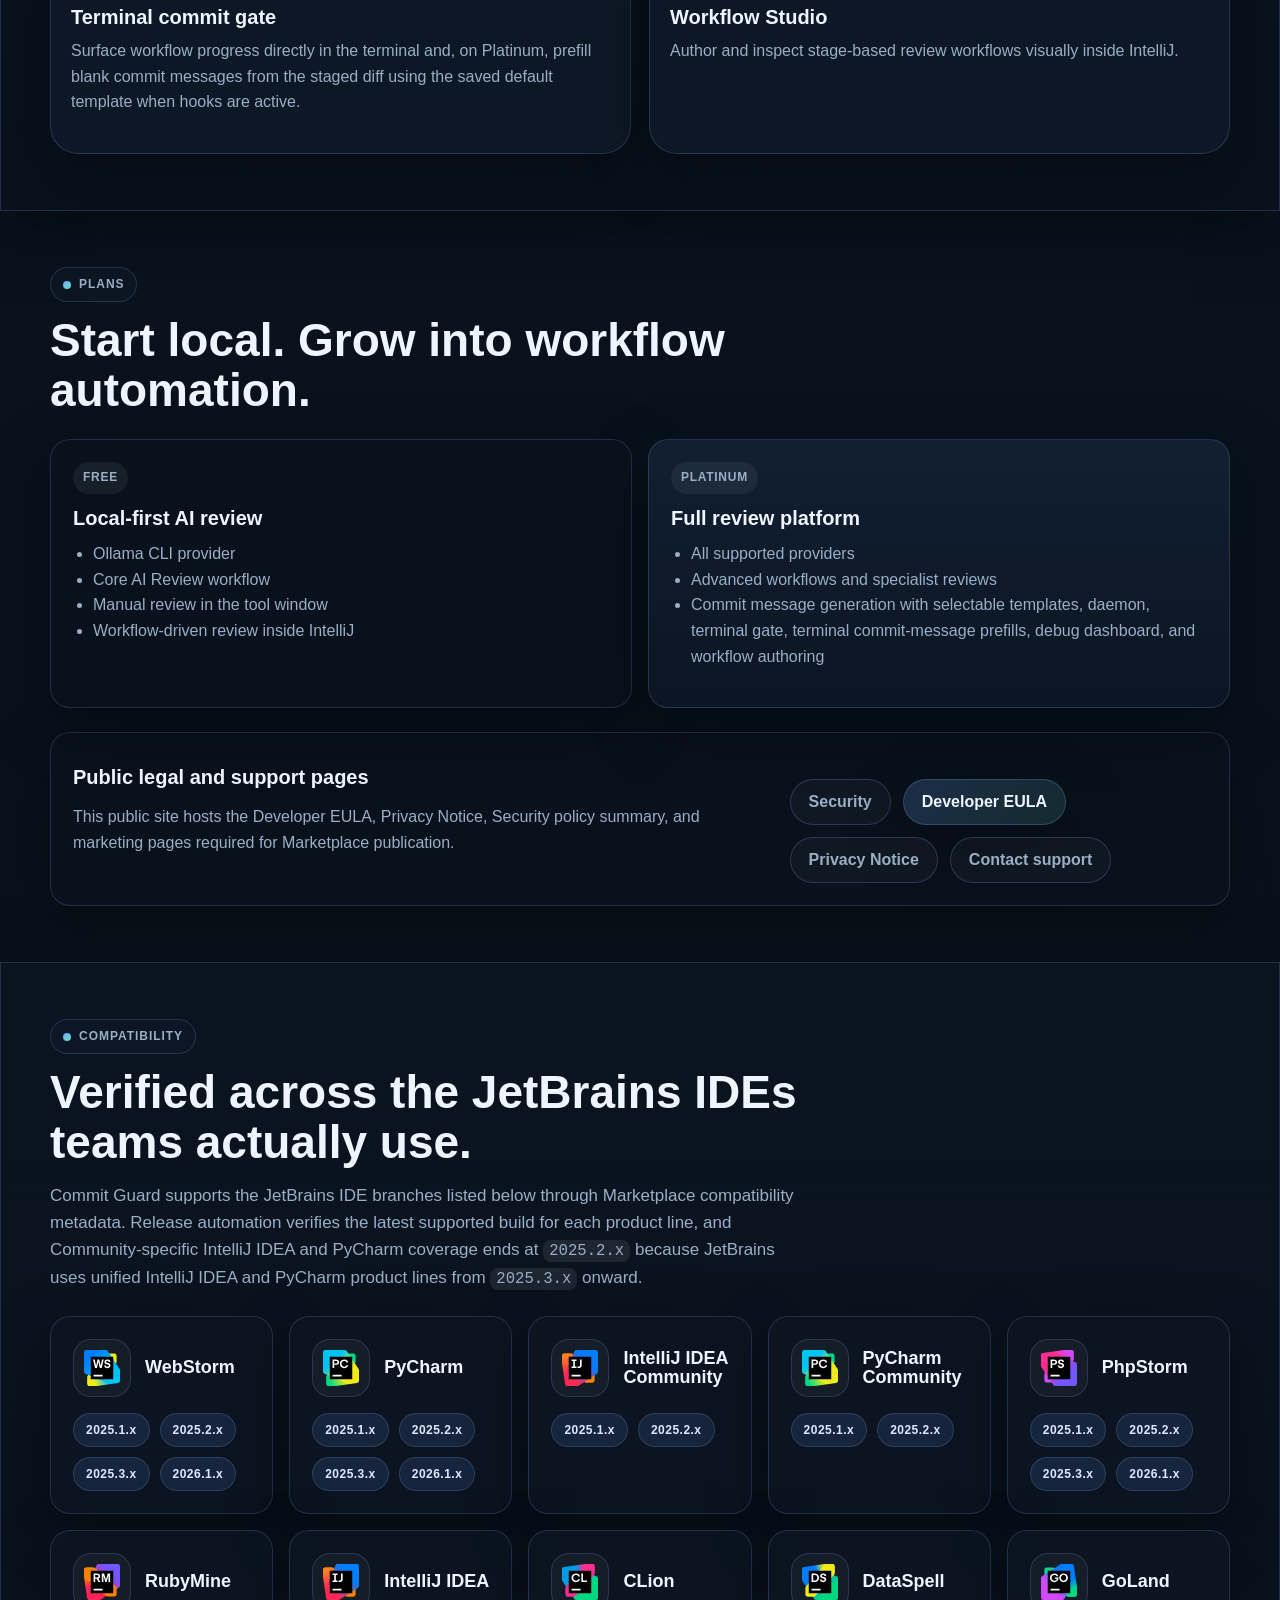
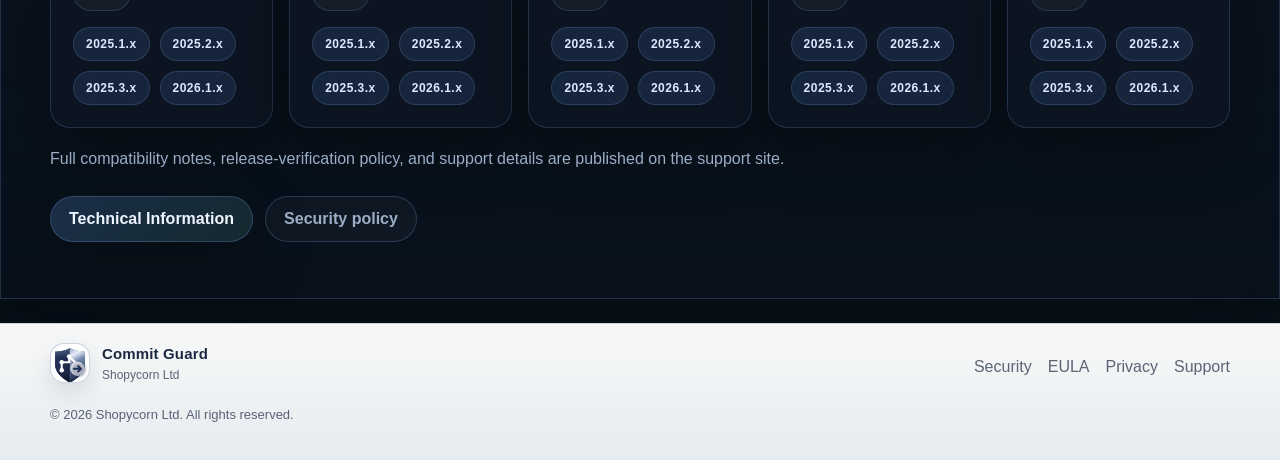
==== commit c7f13cf3: "Remove Rust product from the list of supported products" ====
--- a/index.html
+++ b/index.html
@@ -320,21 +320,6 @@
             <article class="ide-card">
               <div class="ide-card-header">
                 <span class="ide-mark" aria-hidden="true">
-                  <img src="./assets/ide-logos/rustrover.svg" alt="" width="64" height="64" loading="lazy" />
-                </span>
-                <h3>RustRover</h3>
-              </div>
-              <div class="version-chips" aria-label="Supported versions for RustRover">
-                <span class="version-chip">2025.1.x</span>
-                <span class="version-chip">2025.2.x</span>
-                <span class="version-chip">2025.3.x</span>
-                <span class="version-chip">2026.1.x</span>
-              </div>
-            </article>
-
-            <article class="ide-card">
-              <div class="ide-card-header">
-                <span class="ide-mark" aria-hidden="true">
                   <img src="./assets/ide-logos/dataspell.svg" alt="" width="64" height="64" loading="lazy" />
                 </span>
                 <h3>DataSpell</h3>
--- a/assets/site.css
+++ b/assets/site.css
@@ -14,6 +14,11 @@
   --radius-lg: 20px;
   --radius-md: 16px;
   --max: 1180px;
+  --chrome-bg: linear-gradient(180deg, rgba(255, 255, 255, 0.97), rgba(243, 247, 252, 0.95));
+  --chrome-border: rgba(156, 170, 189, 0.34);
+  --chrome-text: #1b2840;
+  --chrome-muted: rgba(27, 40, 64, 0.7);
+  --chrome-logo-bg: rgba(255, 255, 255, 0.92);
 }
 
 * {
@@ -55,8 +60,9 @@
   top: 0;
   z-index: 20;
   backdrop-filter: blur(18px);
-  background: rgba(7, 14, 23, 0.72);
-  border-bottom: 1px solid rgba(139, 184, 255, 0.08);
+  background: var(--chrome-bg);
+  border-bottom: 1px solid var(--chrome-border);
+  box-shadow: 0 10px 24px rgba(11, 18, 31, 0.12);
 }
 
 .nav-shell {
@@ -79,6 +85,9 @@
   flex: 0 0 52px;
   border-radius: 18px;
   overflow: hidden;
+  background: var(--chrome-logo-bg);
+  border: 1px solid rgba(184, 195, 211, 0.72);
+  box-shadow: 0 10px 22px rgba(20, 29, 51, 0.1);
 }
 
 .brand-logo img {
@@ -95,10 +104,11 @@
 .brand strong {
   font-size: 16px;
   letter-spacing: 0.01em;
+  color: var(--chrome-text);
 }
 
 .brand em {
-  color: var(--muted);
+  color: var(--chrome-muted);
   font-style: normal;
   font-size: 12px;
 }
@@ -107,18 +117,18 @@
   display: flex;
   flex-wrap: wrap;
   gap: 16px;
-  color: var(--muted);
+  color: var(--chrome-muted);
   font-size: 14px;
 }
 
 .site-nav a[aria-current="page"] {
-  color: var(--text);
+  color: var(--chrome-text);
 }
 
 .site-nav a:hover,
 .footer-links a:hover,
 .nav a:hover {
-  color: var(--text);
+  color: var(--chrome-text);
 }
 
 .hero-band,
@@ -432,7 +442,10 @@
 
 .site-footer {
   padding: 18px 0 34px;
-  border-top: 1px solid rgba(139, 184, 255, 0.08);
+  margin-top: 24px;
+  border-top: 1px solid var(--chrome-border);
+  background: var(--chrome-bg);
+  box-shadow: 0 -10px 24px rgba(11, 18, 31, 0.08);
 }
 
 .footer-grid {
@@ -446,12 +459,12 @@
   display: flex;
   flex-wrap: wrap;
   gap: 16px;
-  color: var(--muted);
+  color: var(--chrome-muted);
 }
 
 .footer-copy {
   margin-top: 14px;
-  color: var(--muted);
+  color: var(--chrome-muted);
   font-size: 13px;
 }
 
